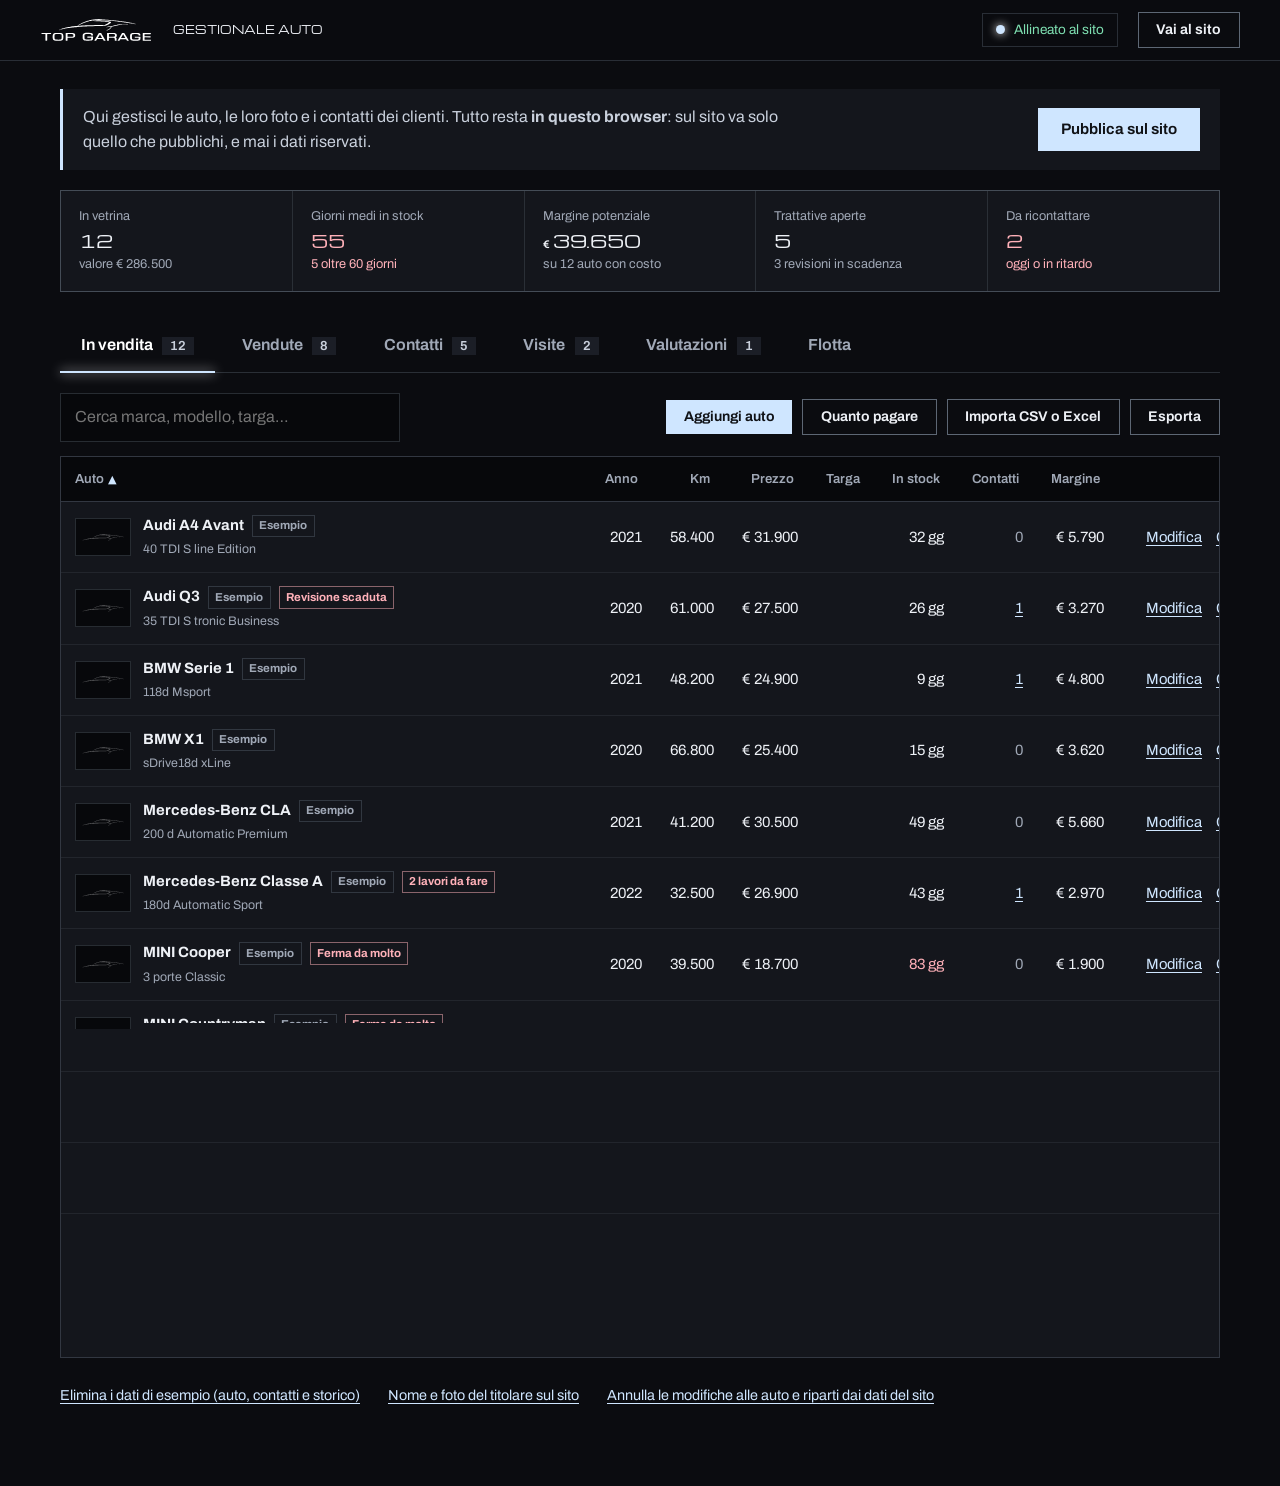
==== gestionale/index.html @ fb5da4a0 "Copia statica del sito Top Garage per GitHub Pages (anteprima online) Contenuto di public/ senza Wor" ====
<!doctype html>
<html lang="it" data-modo="gestionale">
<head>
<meta charset="utf-8">
<meta name="viewport" content="width=device-width, initial-scale=1">
<meta name="robots" content="noindex, nofollow">
<meta name="theme-color" content="#101216">
<link rel="manifest" href="manifest.webmanifest">
<link rel="apple-touch-icon" href="../apple-touch-icon.png">
<meta name="apple-mobile-web-app-capable" content="yes">
<meta name="mobile-web-app-capable" content="yes">
<meta name="apple-mobile-web-app-title" content="AutoProfit">
<meta name="apple-mobile-web-app-status-bar-style" content="black-translucent">
<title>Gestionale auto · AutoProfit</title>
<link rel="icon" href="../favicon.svg" type="image/svg+xml">
<link rel="stylesheet" href="../css/base.css">
<link rel="stylesheet" href="gestionale.css">
</head>
<body class="gt">
<header class="gt-top">
  <a class="gt-brand" href="../" aria-label="Torna al sito" data-ap="logo" data-h="24"></a>
  <h1>Gestionale auto</h1>
  <button type="button" class="pill" id="sync" role="status" disabled></button>
  <a class="btn btn-line sm" href="../" id="b-sito">Vai al sito</a>
  <button type="button" class="btn btn-line sm" id="b-esci" hidden>Esci</button>
</header>

<main class="gt-main">
  <section class="gt-intro">
    <p id="intro-t">Qui gestisci le auto, le loro foto e i contatti dei clienti. Tutto resta <strong>in questo browser</strong>: sul sito va solo quello che pubblichi, e mai i dati riservati.</p>
    <button type="button" class="btn btn-light" id="b-pubblica">Pubblica sul sito</button>
  </section>

  <div class="kpis" id="kpi" aria-label="Riepilogo della flotta"></div>

  <div class="tabs" role="tablist" aria-label="Elenco">
    <button type="button" role="tab" id="tab-disp" aria-selected="true">In vendita <b id="n-disp">0</b></button>
    <button type="button" role="tab" id="tab-vend" aria-selected="false">Vendute <b id="n-vend">0</b></button>
    <button type="button" role="tab" id="tab-crm" aria-selected="false">Contatti <b id="n-crm">0</b></button>
    <button type="button" role="tab" id="tab-visite" aria-selected="false">Visite <b id="n-visite" hidden>0</b></button>
    <button type="button" role="tab" id="tab-ric" aria-selected="false" hidden>Valutazioni <b id="n-ric" hidden>0</b></button>
    <button type="button" role="tab" id="tab-flotta" aria-selected="false">Flotta</button>
  </div>

  <div class="gt-bar" id="barra">
    <input type="search" id="q" placeholder="Cerca marca, modello, targa…" aria-label="Cerca">
    <div class="gt-actions">
      <button type="button" class="btn btn-light sm" id="b-nuova">Aggiungi auto</button>
      <button type="button" class="btn btn-line sm" id="b-pagare">Quanto pagare</button>
      <button type="button" class="btn btn-line sm" id="b-importa">Importa CSV o Excel</button>
      <details class="gt-menu" id="menu-esporta">
        <summary class="btn btn-line sm">Esporta</summary>
        <div class="gt-pop">
          <button type="button" data-exp="tab-csv"></button>
          <button type="button" data-exp="tab-xlsx"></button>
          <hr>
          <button type="button" data-exp="all-xlsx">Tutto in un file Excel (auto e contatti)</button>
          <button type="button" data-exp="all-csv">Tutte le auto in un file CSV</button>
          <hr>
          <button type="button" data-exp="backup">Backup completo (con foto)</button>
          <button type="button" data-exp="modello">Modello Excel vuoto da compilare</button>
        </div>
      </details>
    </div>
  </div>

  <div id="vista-auto">
    <div class="tbl-wrap" id="tbl-wrap"><table id="tabella"><thead></thead><tbody></tbody></table></div>
    <ul class="cards" id="cards" aria-label="Auto"></ul>
    <p class="gt-empty" id="vuoto" hidden></p>
  </div>

  <section id="crm" hidden aria-label="Contatti e trattative">
    <div class="gd-nota priv-scad" id="crm-scad" role="status" hidden><span id="crm-scad-t"></span> <button type="button" class="lnk" id="crm-scad-del">Elimina questi contatti</button></div>
    <div class="crm-bar">
      <div class="seg" role="group" aria-label="Vista">
        <button type="button" id="cv-pipe" aria-pressed="true">Pipeline</button>
        <button type="button" id="cv-list" aria-pressed="false">Elenco</button>
      </div>
      <label class="inl">Auto <select id="crm-auto"></select></label>
      <label class="inl chk" hidden><input type="checkbox" id="crm-chiusi"> Mostra anche i chiusi</label>
    </div>
    <div class="board" id="board"></div>
    <div class="tbl-wrap" id="crm-list" hidden><table id="crm-tab"></table></div>
    <p class="gt-empty" id="crm-vuoto" hidden></p>
  </section>

  <section id="agenda" hidden aria-label="Agenda delle visite">
    <div class="kpis" id="av-kpi"></div>
    <div class="crm-bar">
      <div class="seg" role="group" aria-label="Vista">
        <button type="button" id="av-elenco" aria-pressed="true">Elenco</button>
        <button type="button" id="av-sett" aria-pressed="false">Settimana</button>
      </div>
      <div class="av-nav" id="av-nav" hidden>
        <button type="button" class="btn btn-line sm" id="av-prec" aria-label="Settimana precedente">‹</button>
        <button type="button" class="btn btn-line sm" id="av-oggi">Oggi</button>
        <button type="button" class="btn btn-line sm" id="av-succ" aria-label="Settimana successiva">›</button>
        <span id="av-intervallo" class="muted"></span>
      </div>
      <label class="inl chk"><input type="checkbox" id="av-chiuse"> Mostra anche le chiuse</label>
      <button type="button" class="btn btn-line sm av-orari" id="av-orari">Orari delle visite</button>
    </div>
    <p class="av-riep small muted"><span id="av-orari-riep"></span> <button type="button" class="lnk" id="av-orari-mod">Cambia</button></p>
    <div id="av-lista"></div>
    <div id="av-settimana" class="sett" hidden></div>
    <p class="gt-empty" id="av-vuoto" hidden></p>
  </section>

  <section id="ricevute" hidden aria-label="Richieste di valutazione: chi vuole vendere la sua auto">
    <div class="kpis" id="ri-kpi"></div>
    <div class="crm-bar">
      <div class="seg" role="group" aria-label="Quali richieste">
        <button type="button" id="ri-aperte" aria-pressed="true">Da gestire</button>
        <button type="button" id="ri-chiuse" aria-pressed="false">Chiuse</button>
        <button type="button" id="ri-tutte" aria-pressed="false">Tutte</button>
      </div>
    </div>
    <ul id="ri-lista" aria-label="Richieste di valutazione"></ul>
    <p class="gt-empty" id="ri-vuoto" hidden></p>
  </section>

  <section id="flotta" hidden aria-label="Ottimizzazione della flotta">
    <div class="fl-imp">
      <h2>Il tuo garage</h2>
      <div class="fl-campi">
        <label>Posti nel garage<input id="fl-posti" inputmode="numeric" placeholder="Es. 24"></label>
        <label>Giorni dall’acquisto alla vetrina<input id="fl-ritardo" inputmode="numeric"></label>
        <label>Tienilo pieno al (%)<input id="fl-obiettivo" inputmode="numeric"></label>
        <label>Acquisti al massimo per settimana<input id="fl-max" inputmode="numeric"></label>
        <label>Giorni di preparazione<input id="fl-prep" inputmode="numeric"></label>
      </div>
    </div>

    <div class="kpis" id="fl-kpi" aria-label="Cifre della flotta"></div>

    <div class="fl-box" id="fl-g-box" hidden>
      <h2>Auto in garage nelle prossime settimane</h2>
      <p class="fl-sub" id="fl-g-sub"></p>
      <ul class="lg" aria-label="Legenda">
        <li><i class="lg-l1"></i>Con gli acquisti consigliati</li>
        <li><i class="lg-l2"></i>Senza nuovi acquisti</li>
        <li><i class="lg-cap"></i>Posti del garage</li>
      </ul>
      <div class="fl-chart"><div id="fl-graf"></div><div class="tt" id="fl-tip" hidden></div></div>
    </div>

    <div class="fl-box">
      <h2>Quando comprare</h2>
      <div id="fl-piano"></div>
    </div>

    <div class="fl-2">
      <div class="fl-box">
        <div class="fl-h"><h2>Su cosa puntare</h2>
          <label class="inl">Per <select id="fl-seg-per"><option value="marca">Marca</option><option value="marca_modello">Modello</option><option value="alimentazione">Alimentazione</option><option value="carrozzeria">Carrozzeria</option><option value="fascia">Fascia di prezzo</option></select></label></div>
        <div id="fl-seg"></div>
      </div>
      <div class="fl-box">
        <h2>Auto da spingere</h2>
        <p class="muted small">Ferme da più del normale: ecco cosa succede al margine se abbassi il prezzo.</p>
        <div id="fl-push"></div>
      </div>
    </div>

    <div class="fl-box" id="fl-vend-box" hidden>
      <h2>Vendite al mese</h2>
      <p class="muted small" id="fl-stag"></p>
      <div class="fl-chart"><div id="fl-vend"></div><div class="tt" id="fl-tip2" hidden></div></div>
    </div>

    <div class="fl-box fl-sto">
      <h2>Storico delle vendite</h2>
      <p id="fl-sto-info"></p>
      <p class="muted small">Più storico dai (almeno un anno), più le previsioni sono affidabili. Serve un file CSV o Excel con una riga per ogni auto venduta: contano soprattutto la data di vendita e quella di acquisto.</p>
      <div class="fl-azioni">
        <button type="button" class="btn btn-light sm" id="fl-sto-importa">Importa storico (CSV o Excel)</button>
        <button type="button" class="btn btn-line sm" id="fl-sto-modello">Scarica il modello CSV</button>
        <button type="button" class="btn btn-line sm" id="fl-sto-esporta">Esporta lo storico importato</button>
        <button type="button" class="lnk d" id="fl-sto-svuota">Elimina lo storico importato</button>
        <button type="button" class="lnk d" id="fl-esempio" hidden>Elimina lo storico di esempio</button>
      </div>
    </div>
  </section>

  <p class="gt-foot">
    <button type="button" class="lnk" id="b-esempi" hidden>Elimina i dati di esempio (auto, contatti e storico)</button>
    <button type="button" class="lnk" id="b-titolare">Nome e foto del titolare sul sito</button>
    <button type="button" class="lnk" id="b-reset">Annulla le modifiche alle auto e riparti dai dati del sito</button>
  </p>
</main>

<!-- aggiungi / modifica -->
<dialog id="d-form" aria-labelledby="f-titolo"><form class="gd" method="dialog" id="form">
  <h2 id="f-titolo">Aggiungi auto</h2>
  <div class="fg">
    <label>Marca *<input name="marca" list="l-marche" required autocomplete="off"></label>
    <label>Modello *<input name="modello" required></label>
    <label class="w2">Allestimento<input name="allestimento"></label>
    <label>Anno<input name="anno" inputmode="numeric" placeholder="2021"></label>
    <label>Chilometri<input name="km" inputmode="numeric" placeholder="48000"></label>
    <label>Alimentazione<select name="alimentazione"><option value=""></option><option>Benzina</option><option>Diesel</option><option>Ibrida</option><option>Elettrica</option><option>GPL</option><option>Metano</option></select></label>
    <label>Cambio<select name="cambio"><option value=""></option><option>Manuale</option><option>Automatico</option></select></label>
    <label>Potenza (CV)<input name="cv" inputmode="numeric"></label>
    <label>Colore<input name="colore" placeholder="Blu, Nero…"></label>
    <label>Carrozzeria<select name="carrozzeria"><option value=""></option><option>Berlina</option><option>SUV</option><option>Citycar</option><option>Coupé</option><option>Station wagon</option><option>Cabrio</option><option>Monovolume</option></select></label>
    <label>Prezzo (€)<input name="prezzo" inputmode="numeric" placeholder="24900"></label>
    <label>Stato<select name="stato"><option value="disponibile">In vendita</option><option value="venduta">Venduta</option></select></label>
    <label>Data vendita<input name="data_vendita" type="date"></label>
    <div class="w2 fotobox"><span class="fl">Foto</span><input type="hidden" name="foto"><div id="fotoed" class="fotoed"></div></div>
    <label class="w2">Link AutoScout24<input name="autoscout_url" type="url" placeholder="https://…"></label>
    <label class="w2">Descrizione per il sito<textarea name="descrizione" rows="2"></textarea></label>
  </div>
  <fieldset class="priv"><legend>Flotta, riservato: non va sul sito</legend>
    <div class="fg">
      <label>Targa<input name="targa" autocomplete="off"></label>
      <label>Data di acquisto<input name="data_acquisto" type="date"></label>
      <label>Costo di acquisto (€)<input name="costo_acquisto" inputmode="numeric"></label>
      <label>Costi extra, ricondizionamento (€)<input name="costi_extra" inputmode="numeric"></label>
      <label>Revisione entro il<input name="scad_revisione" type="date"></label>
      <label>Prezzo di vendita (€)<input name="prezzo_vendita" inputmode="numeric"></label>
      <label class="w2">Note interne<textarea name="note_interne" rows="2"></textarea></label>
    </div>
  </fieldset>
  <p class="gd-err" id="f-err" role="alert" hidden></p>
  <div class="gd-btns c-btns">
    <button type="button" class="btn btn-line sm" id="f-stima">Stima il prezzo</button>
    <button type="button" class="btn btn-line sm" id="f-check">Controlli prima della vendita</button><span class="grow"></span>
    <button type="button" class="btn btn-line" data-chiudi>Annulla</button><button type="submit" class="btn btn-light">Salva</button>
  </div>
</form></dialog>
<datalist id="l-marche"><option>BMW</option><option>Audi</option><option>Mercedes-Benz</option><option>smart</option><option>MINI</option><option>Volkswagen</option></datalist>

<!-- contatto del CRM -->
<dialog id="d-contatto" aria-labelledby="c-titolo"><form class="gd" method="dialog" id="form-c">
  <h2 id="c-titolo">Nuovo contatto</h2>
  <div class="fg">
    <label>Nome *<input name="nome" required autocomplete="off"></label>
    <label>Telefono<input name="telefono" inputmode="tel" autocomplete="off"></label>
    <label>Email<input name="email" type="email" autocomplete="off"></label>
    <label>Come ci ha trovato<select name="fonte"></select></label>
    <label class="w2">Auto di interesse<select name="auto_id"></select></label>
    <label class="w2">Oppure cosa cerca<input name="auto_testo" placeholder="Es. SUV diesel, massimo 25.000 €"></label>
    <label>Fase<select name="stato"></select></label>
    <label>Budget (€)<input name="budget" inputmode="numeric"></label>
    <label>Ricontattare il<input name="prossimo" type="date"></label>
    <div class="fu-q"><button type="button" class="lnk" data-fu="1">domani</button><button type="button" class="lnk" data-fu="3">tra 3 giorni</button><button type="button" class="lnk" data-fu="7">tra una settimana</button><button type="button" class="lnk" data-fu="0">nessuna data</button></div>
    <label class="w2">Note<textarea name="note" rows="2"></textarea></label>
  </div>
  <fieldset class="priv att"><legend>Storico dei contatti</legend>
    <div class="att-add"><select id="c-tipo" aria-label="Tipo"></select><input id="c-att-x" placeholder="Cosa vi siete detti" autocomplete="off"><button type="button" class="btn btn-line sm" id="c-att-add">Aggiungi</button></div>
    <ul id="c-att"></ul>
  </fieldset>
  <p class="gd-err" id="c-err" role="alert" hidden></p>
  <div class="gd-btns c-btns">
    <button type="button" class="lnk d" id="c-del">Elimina</button><span class="grow"></span>
    <a class="btn btn-line sm" id="c-tel" href="#" hidden>Chiama</a><a class="btn btn-line sm" id="c-wa" href="#" target="_blank" rel="noopener" hidden>WhatsApp</a><a class="btn btn-line sm" id="c-mail" href="#" hidden>Email</a>
    <button type="button" class="btn btn-line" data-chiudi>Annulla</button><button type="submit" class="btn btn-light">Salva</button>
  </div>
</form></dialog>

<!-- visita in agenda -->
<dialog id="d-visita" aria-labelledby="vi-titolo"><form class="gd" method="dialog" id="form-vi">
  <h2 id="vi-titolo">Nuova visita</h2>
  <div class="fg">
    <label>Nome *<input name="nome" autocomplete="off"></label>
    <label>Telefono<input name="telefono" inputmode="tel" autocomplete="off"></label>
    <label>Email<input name="email" type="email" autocomplete="off"></label>
    <label>Stato<select name="stato"></select></label>
    <label>Giorno<input name="data" type="date" required></label>
    <label>Ora<input name="ora" type="time" step="300" required></label>
    <label>Durata<select name="durata"></select></label>
    <label class="w2">Auto da vedere<select name="auto_id"></select></label>
    <label class="w2">Oppure cosa vuole vedere<input name="auto_testo" placeholder="Es. un SUV diesel"></label>
    <label class="w2">Note<textarea name="note" rows="2"></textarea></label>
  </div>
  <p class="gd-nota" id="vi-avviso" role="status" hidden></p>
  <p class="small muted" id="vi-consenso" hidden></p>
  <p class="gd-err" id="vi-err" role="alert" hidden></p>
  <div class="gd-btns c-btns">
    <button type="button" class="lnk d" id="vi-del">Elimina</button><button type="button" class="lnk d" id="vi-anon">Cancella i dati personali</button><span class="grow"></span>
    <a class="btn btn-line sm" id="vi-tel" href="#" hidden>Chiama</a><a class="btn btn-line sm" id="vi-wa" href="#" target="_blank" rel="noopener" hidden>WhatsApp</a>
    <button type="button" class="btn btn-line sm" id="vi-crm" hidden>Aggiungi ai contatti</button><button type="button" class="btn btn-line sm" id="vi-ics" hidden>File calendario</button>
    <button type="button" class="btn btn-line" data-chiudi>Annulla</button><button type="submit" class="btn btn-light">Salva</button>
  </div>
</form></dialog>

<!-- orari delle visite scelti dal titolare -->
<dialog id="d-orari" aria-labelledby="o-titolo"><form class="gd" method="dialog" id="form-o">
  <h2 id="o-titolo">Orari delle visite</h2>
  <p class="muted small">Scegli quando i clienti possono prenotare una visita dal sito. Sono gli orari <b>in cui puoi riceverli</b>, non per forza quelli di apertura del garage. <span id="o-nota"></span></p>
  <div class="o-giorni" id="o-giorni"></div>
  <p class="o-copia"><button type="button" class="lnk" data-o="copia">Copia gli orari di lunedì su martedì–venerdì</button></p>
  <div class="fg">
    <label>Una visita dura<select name="durata"></select></label>
    <label>Un orario prenotabile ogni<select name="passo"></select></label>
    <label>Visite nello stesso orario<input name="posti" type="number" min="1" max="10" inputmode="numeric"></label>
    <label>Preavviso minimo<select name="anticipoOre"></select></label>
    <label>Si può prenotare fino a<select name="giorniMax"></select></label>
  </div>
  <fieldset class="priv o-chius"><legend>Giorni di chiusura e ferie</legend>
    <div class="o-add">
      <label>Dal<input name="dal" type="date"></label>
      <label>Al (se sono più giorni)<input name="al" type="date"></label>
      <button type="button" class="btn btn-line sm" data-o="addc">Aggiungi</button>
    </div>
    <ul class="o-lista" id="o-chiusure"></ul>
  </fieldset>
  <p class="gd-err" id="o-err" role="alert" hidden></p>
  <div class="gd-btns c-btns">
    <button type="button" class="lnk d" id="o-reset">Torna agli orari di partenza</button><span class="grow"></span>
    <button type="button" class="btn btn-line" data-chiudi>Annulla</button><button type="submit" class="btn btn-light">Salva</button>
  </div>
</form></dialog>

<!-- richiesta di valutazione: «Vendi la tua auto» -->
<dialog id="d-ric" aria-labelledby="ri-titolo"><form class="gd" method="dialog" id="form-ri">
  <div><h2 id="ri-titolo">Richiesta</h2><p class="muted small" id="ri-sotto"></p></div>
  <div class="vr-w">
    <div class="vr-foto" id="ri-foto"></div>
    <div>
      <div id="ri-dettagli"></div>
      <fieldset class="priv"><legend>Come la gestisci, riservato</legend>
        <div class="fg">
          <label>Stato<select name="stato"></select></label>
          <label>Offerta fatta (€)<input name="offerta" inputmode="numeric" placeholder="Es. 5800"></label>
          <label class="w2">Note interne<textarea name="note_interne" rows="3" placeholder="Cosa vi siete detti, quando richiamare…"></textarea></label>
        </div>
      </fieldset>
      <p class="small muted" id="ri-consenso"></p>
    </div>
  </div>
  <p class="gd-err" id="ri-err" role="alert" hidden></p>
  <div class="gd-btns c-btns">
    <button type="button" class="lnk d" id="ri-del">Elimina</button><button type="button" class="lnk d" id="ri-anon">Cancella i dati personali e le foto</button><span class="grow"></span>
    <a class="btn btn-line sm" id="ri-tel" href="#" hidden>Chiama</a><a class="btn btn-line sm" id="ri-wa" href="#" target="_blank" rel="noopener" hidden>WhatsApp</a><a class="btn btn-line sm" id="ri-mail" href="#" hidden>Email</a>
    <button type="button" class="btn btn-line sm" id="ri-stima">Quanto pagare</button><button type="button" class="btn btn-line sm" id="ri-crm" hidden>Aggiungi ai contatti</button>
    <button type="button" class="btn btn-line" data-chiudi>Chiudi</button><button type="submit" class="btn btn-light">Salva</button>
  </div>
</form></dialog>

<!-- segna come venduta -->
<dialog id="d-venduta" aria-labelledby="v-titolo"><form class="gd" method="dialog" id="form-v">
  <h2 id="v-titolo">Segna come venduta</h2>
  <p id="v-auto" class="muted"></p>
  <div class="fg">
    <label>Data di vendita<input name="data_vendita" type="date" required></label>
    <label>Prezzo di vendita (€), riservato<input name="prezzo_vendita" inputmode="numeric"></label>
  </div>
  <div class="gd-btns"><button type="button" class="btn btn-line" data-chiudi>Annulla</button><button type="submit" class="btn btn-light">Segna come venduta</button></div>
</form></dialog>

<!-- importa -->
<dialog id="d-importa" aria-labelledby="i-titolo"><div class="gd" id="imp">
  <h2 id="i-titolo">Importa da CSV o Excel</h2>
  <div id="i-1">
    <label class="drop" id="drop" for="file">
      <input type="file" id="file" accept=".csv,.txt,.xlsx,.zip,text/csv">
      <strong>Scegli un file o trascinalo qui</strong>
      <span>CSV o Excel (.xlsx) con le auto (almeno <em>Marca</em> e <em>Modello</em>) o con i contatti (almeno <em>Nome</em> e <em>Telefono</em>). Anche un backup .zip.</span>
    </label>
    <p class="muted small">Non hai un file? <button type="button" class="lnk" data-exp="modello">Scarica il modello Excel</button>. Un file esportato da qui si può reimportare così com’è.</p>
  </div>
  <div id="i-2" hidden>
    <p id="i-riepilogo"></p>
    <p class="small muted" id="i-colonne"></p>
    <div class="tbl-wrap small-t"><table id="i-anteprima"></table></div>
    <ul class="problemi" id="i-problemi"></ul>
    <fieldset class="modo" id="i-modo">
      <label><input type="radio" name="modo" value="aggiungi" checked> Aggiungi le nuove e aggiorna quelle già presenti</label>
      <label><input type="radio" name="modo" value="sostituisci"> <span id="i-sost">Sostituisci l’elenco</span></label>
    </fieldset>
  </div>
  <p class="gd-err" id="i-err" role="alert" hidden></p>
  <div class="gd-btns"><button type="button" class="btn btn-line" data-chiudi>Chiudi</button><button type="button" class="btn btn-light" id="i-ok" hidden>Importa</button></div>
</div></dialog>

<!-- pubblica -->
<dialog id="d-pubblica" aria-labelledby="p-titolo"><div class="gd">
  <h2 id="p-titolo">Pubblica sul sito</h2>
  <p id="p-conteggio"></p>
  <ol class="passi">
    <li><button type="button" class="btn btn-light sm" id="p-zip">Scarica il pacchetto del sito (.zip)</button> <span class="muted small">Contiene <code>data/auto.json</code> e le foto in <code>img/auto/</code>. Targa, costi, prezzo di vendita, note interne e contatti restano fuori.</span></li>
    <li>Decomprimi lo zip. Sul repository GitHub del sito apri la cartella <code>public</code> → <em>Add file</em> → <em>Upload files</em> e trascina dentro le cartelle <code>data</code> e <code>img</code>. Si uniscono a quelle esistenti e i file con lo stesso nome vengono sostituiti → <em>Commit changes</em>.</li>
    <li>Cloudflare ripubblica il sito da solo in un paio di minuti. Poi ricarica questa pagina: in alto comparirà «Allineato al sito».</li>
  </ol>
  <p class="muted small">Hai cambiato solo i dati e nessuna foto? Basta <button type="button" class="lnk" id="p-scarica">solo auto.json</button> da caricare in <code>public/data</code>.</p>
  <div class="gd-btns"><button type="button" class="btn btn-line" data-chiudi>Chiudi</button></div>
</div></dialog>

<!-- controlli prima della vendita -->
<dialog id="d-check" aria-labelledby="k-titolo"><div class="gd ck">
  <div class="ck-head">
    <div><h2 id="k-titolo">Controlli prima della vendita</h2><p class="muted" id="k-auto"></p></div>
    <span class="ck-prog" id="k-prog" role="status"></span>
  </div>
  <p class="small muted">Per ogni voce scegli <b>A posto</b>, <b>Da fare</b> (con il costo del lavoro) o <b>Non c’è</b>. I costi dei lavori entrano nel calcolo del margine. Le voci «indispensabili» (documenti e sicurezza) vanno risolte prima di mettere l’auto in vendita. Resta tutto riservato: non va sul sito.</p>
  <div class="ck-tools"><button type="button" class="btn btn-line sm" id="k-tutto">Segna tutto a posto</button></div>
  <div id="k-lista" class="ck-lista"></div>
  <div class="ck-nuova"><input id="k-nuova" placeholder="Aggiungi un’altra voce (es. Sostituire il paraurti)" autocomplete="off" aria-label="Altra voce"><button type="button" class="btn btn-line sm" id="k-add">Aggiungi</button></div>
  <p class="ck-sum" id="k-sum"></p>
  <fieldset class="modo ck-st">
    <label><input type="radio" name="k-st" value="pronta" checked> <span><b>Pronta per la vendita</b>: compare sul sito</span></label>
    <label><input type="radio" name="k-st" value="prep"> <span><b>In preparazione</b>: resta nascosta dal sito finché i lavori non sono fatti</span></label>
  </fieldset>
  <div class="gd-btns"><button type="button" class="btn btn-line" data-chiudi id="k-salta">Chiudi</button><button type="button" class="btn btn-light" id="k-salva">Salva i controlli</button></div>
</div></dialog>

<!-- stima del prezzo -->
<dialog id="d-stima" aria-labelledby="s-titolo" data-modo="vendi"><div class="gd st-w">
  <div class="st-head"><div><h2 id="s-titolo">Stima del prezzo di vendita</h2><p class="muted" id="s-auto"></p></div>
    <div class="seg" role="group" aria-label="Cosa vuoi sapere"><button type="button" id="s-m-vendi" aria-pressed="true">Quanto vendere</button><button type="button" id="s-m-compra" aria-pressed="false">Quanto pagare</button></div></div>
  <div class="st-cols">
    <div class="st-in">
      <div class="fg st-f">
        <label>Marca<input id="s-marca" autocomplete="off"></label>
        <label>Modello<input id="s-modello" autocomplete="off"></label>
        <label>Anno<input id="s-anno" inputmode="numeric"></label>
        <label>Chilometri<input id="s-km" inputmode="numeric"></label>
        <label id="s-acq-l">Costo di acquisto (€)<input id="s-acq" inputmode="numeric"></label>
        <label id="s-extra-l">Costi extra (€)<input id="s-extra" inputmode="numeric"></label>
      </div>
      <div class="st-fonte" id="s-fonte" role="status" aria-live="polite"></div>
      <div class="st-az"><button type="button" class="btn btn-line sm" id="s-ricarica" hidden>Aggiorna i prezzi</button></div>
      <details id="s-manuale" class="st-man"><summary>Aggiungi o sostituisci con annunci tuoi</summary>
        <ol class="st-passi">
          <li><a class="btn btn-line sm" id="s-link" href="https://www.autoscout24.it/" target="_blank" rel="noopener">Apri la ricerca su AutoScout24</a><span class="muted small">marca, modello e anni sono già impostati</span></li>
          <li><label>Copia la pagina dei risultati e incollala qui<textarea id="s-incolla" rows="3" placeholder="Incolla qui il testo della pagina: legge prezzo, km e anno di ogni annuncio"></textarea></label>
            <div class="st-az"><button type="button" class="btn btn-light sm" id="s-leggi">Aggiungi questi annunci</button>
              <label class="btn btn-line sm st-file">Oppure carica un file<input type="file" id="s-file" accept=".csv,.txt,.xlsx,text/csv"></label></div></li>
        </ol>
        <p class="small muted">Gli annunci che inserisci tu restano salvati su questo dispositivo e si sommano a quelli della fonte automatica.</p>
      </details>
      <p class="small" id="s-conta" role="status"></p>
      <details id="s-det" hidden><summary>Annunci usati</summary><div class="tbl-wrap small-t"><table id="s-tab"></table></div><button type="button" class="lnk d" id="s-svuota">Cancella gli annunci inseriti a mano per questo modello</button></details>
      <p class="small muted">È una stima sui prezzi degli annunci, non una valutazione ufficiale: i prezzi di vendita veri sono di solito più bassi.</p>
      <fieldset class="priv st-imp"><legend>Costi e margine, riservati</legend>
        <div class="fg">
          <label>Sconto in trattativa (%)<input id="s-trat" inputmode="decimal"></label>
          <label>Costi di vendita per auto (€)<input id="s-cvend" inputmode="numeric" placeholder="Passaggio, pulizia…"></label>
          <label>Costo di tenere l’auto, al giorno (€)<input id="s-cgiorno" inputmode="numeric" placeholder="Assicurazione, interessi…"></label>
          <label>Guadagno minimo che vuoi (€)<input id="s-mmin" inputmode="numeric"></label>
        </div>
      </fieldset>
    </div>
    <div class="st-out">
      <div id="s-vuoto" class="st-vuoto" hidden></div>
      <div id="s-ris">
        <p class="st-q" id="s-q-lbl">Scegli come vuoi vendere</p>
        <div class="st-cards" id="s-cards"></div>
        <label class="st-slider">Più in fretta<input type="range" id="s-q" min="10" max="90" step="1" value="50" aria-label="Da vendere in fretta a margine massimo"><span>Più margine</span></label>
        <p id="s-qtxt" class="small"></p>
        <div id="s-compra-box" hidden><div id="s-compra"></div></div>
        <div id="s-grafico" class="st-graf"></div>
        <p class="small muted" id="s-note"></p>
        <div id="s-vendi-box">
          <h3 class="st-h">Costi e guadagno</h3>
          <dl class="st-conti" id="s-conti"></dl>
        </div>
      </div>
      <p id="s-miei" class="small st-miei" hidden></p>
    </div>
  </div>
  <div class="gd-btns"><button type="button" class="btn btn-line" data-chiudi>Chiudi</button><button type="button" class="btn btn-light" id="s-usa" hidden>Usa questo prezzo</button></div>
</div></dialog>

<!-- importa lo storico delle vendite -->
<dialog id="d-storico" aria-labelledby="sto-titolo"><div class="gd">
  <h2 id="sto-titolo">Importa lo storico delle vendite</h2>
  <div id="sto-1">
    <label class="drop" id="sto-drop" for="sto-file">
      <input type="file" id="sto-file" accept=".csv,.txt,.xlsx,text/csv">
      <strong>Scegli un file o trascinalo qui</strong>
      <span>CSV o Excel con una riga per ogni auto venduta. Serve la <em>Data vendita</em>; per i giorni in garage anche la <em>Data acquisto</em>; per il margine <em>Costo acquisto</em> e <em>Prezzo vendita</em>.</span>
    </label>
    <p class="muted small">Non hai un file? Dalla scheda Flotta puoi scaricare il modello CSV da compilare.</p>
  </div>
  <div id="sto-2" hidden>
    <p id="sto-riep"></p>
    <ul class="problemi" id="sto-prob"></ul>
    <fieldset class="modo">
      <label><input type="radio" name="sto-modo" value="aggiungi" checked> Aggiungi le vendite nuove allo storico (quelle già presenti non si duplicano)</label>
      <label><input type="radio" name="sto-modo" value="sostituisci"> Sostituisci tutto lo storico importato con questo file</label>
    </fieldset>
  </div>
  <p class="gd-err" id="sto-err" role="alert" hidden></p>
  <div class="gd-btns"><button type="button" class="btn btn-line" data-chiudi>Chiudi</button><button type="button" class="btn btn-light" id="sto-ok" hidden>Importa</button></div>
</div></dialog>

<!-- accesso all'archivio online -->
<dialog id="d-accesso" aria-labelledby="a-titolo"><form class="gd" id="form-accesso" method="dialog">
  <h2 id="a-titolo">Accedi al gestionale</h2>
  <p class="muted">Scrivi la password per aprire le tue auto da questo dispositivo. Dopo l’accesso resti collegato per 30 giorni.</p>
  <input type="text" class="vh" name="username" value="titolare" autocomplete="username" tabindex="-1" aria-hidden="true">
  <label>Password<input type="password" id="a-pw" name="password" autocomplete="current-password" required></label>
  <p class="gd-err" id="a-err" role="alert" hidden></p>
  <div class="gd-btns"><button type="submit" class="btn btn-light" id="a-ok">Entra</button></div>
</form></dialog>

<!-- titolare sul sito -->
<dialog id="d-titolare" aria-labelledby="t-titolo"><form class="gd" id="form-t" method="dialog">
  <h2 id="t-titolo">Il titolare sul sito</h2>
  <p class="muted small">Nome e foto della sezione «Ci mettiamo la faccia» del sito. Le foto sono facoltative: senza foto la sezione mostra solo le recensioni.</p>
  <label>Nome e cognome<input name="nome" autocomplete="off" placeholder="Es. Mario Rossi"></label>
  <div class="fotobox"><span class="fl">Foto (fino a 2: la prima è la più grande)</span><input type="hidden" name="foto"><div id="t-foto" class="fotoed"></div></div>
  <div class="gd-btns"><button type="button" class="btn btn-line" data-chiudi>Annulla</button><button type="submit" class="btn btn-light">Salva</button></div>
</form></dialog>

<button type="button" class="fab" id="fab" hidden>+ Aggiungi auto</button>
<div id="toast" role="status" aria-live="polite"></div>

<script src="../js/ap-config.js" data-root="../"></script>
<script src="../js/visite-core.js"></script>
<script src="../js/richieste-core.js"></script>
<script src="../vendor/jszip.min.js"></script>
<script src="../js/comune.js"></script>
<script src="../js/tabelle.js"></script>
<script src="foto.js"></script>
<script src="crm.js"></script>
<script src="agenda.js"></script>
<script src="richieste.js"></script>
<script src="unione.js"></script>
<script src="calcoli.js"></script>
<script src="mercato.js"></script>
<script src="checklist.js"></script>
<script src="stima.js"></script>
<script src="flotta.js"></script>
<script src="server.js"></script>
<script src="gestionale.js"></script>
</body>
</html>
---- css/base.css ----
/* AutoProfit · base comune a gestionale, vetrina e informativa.
   I valori qui sotto sono quelli di AutoProfit; ogni garage li sostituisce con il proprio tema (vedi tema/tema.js e garage.json). */

:root{
  /* area di lavoro del dealer (sempre scura) */
  --night:#101216; --garage:#171a20; --garage-2:#20242c;
  --chrome:#f1f2ee; --fog:#9aa0a8; --fog-d:#6c727b;
  --line-d:rgba(241,242,238,.14);
  /* sfumature usate dentro il gestionale (un garage può cambiarle con tema.lavoro) */
  --night-rgb:16,18,22; --soft:#c3cbd8; --campo:#0b0e14; --campo2:#0e121a; --campo3:#121826; --r-btn:3px; --ds:1;
  /* colori del garage: accento e testo sull'accento */
  --xeno:#f2d22e; --xeno-2:#ffe466; --ink:#17140a;
  --acc-rgb:242,210,46; --acc2-rgb:255,228,102;
  /* colori di stato: uguali per tutti */
  --tail:#ff4d5e; --ok:#59d49a;
  --display:"Barlow Condensed","Arial Narrow",ui-sans-serif,system-ui,sans-serif;
  --text:"Hanken Grotesk",ui-sans-serif,system-ui,-apple-system,"Segoe UI",Roboto,"Helvetica Neue",Arial,sans-serif;
  --ease:cubic-bezier(.2,.7,.2,1);
}
*,*::before,*::after{box-sizing:border-box}
[hidden]{display:none!important}
html{-webkit-text-size-adjust:100%}
body{margin:0;background:var(--night);color:var(--chrome);font:400 1rem/1.55 var(--text);-webkit-font-smoothing:antialiased;text-rendering:optimizeLegibility}
img,svg{max-width:100%}
a{color:inherit}
h1,h2,h3,p,ul,dl,address{margin:0}
ul{padding:0;list-style:none}
address{font-style:normal}
button,select,input,textarea{font:inherit;color:inherit}
:focus-visible{outline:2px solid var(--xeno-2);outline-offset:3px}
.muted{color:var(--fog)}
.eur{font:700 .85em/1 var(--text);margin-right:.35em;vertical-align:.04em}
.vh{position:absolute;width:1px;height:1px;overflow:hidden;clip:rect(0 0 0 0);white-space:nowrap}
.skip{position:absolute;left:12px;top:-60px;z-index:100;background:var(--xeno);color:var(--ink);padding:.6em 1em;font-weight:700}
.skip:focus{top:12px}

/* pulsanti: pieno (azione principale) e a contorno */
.btn{position:relative;display:inline-flex;align-items:center;justify-content:center;gap:.6em;padding:.9em 1.5em;border:0;border-radius:var(--r-btn,3px);cursor:pointer;font:650 .95rem/1 var(--text);text-decoration:none;white-space:nowrap;transition:background .2s,color .2s,border-color .2s}
.btn-light{background:var(--xeno);color:var(--ink)}
.btn-light:hover{background:var(--xeno-2)}
.btn-light:disabled{opacity:.45;cursor:not-allowed}
.btn-line{background:transparent;color:var(--chrome);border:1.5px solid rgba(var(--acc-rgb),.42)}
.btn-line:hover{border-color:var(--xeno);background:rgba(var(--acc-rgb),.08)}

/* finestre */
dialog{border:0;padding:0;background:transparent;color:var(--chrome);width:min(1000px,94vw);max-width:none;max-height:92vh;overflow:visible}
dialog::backdrop{background:rgba(5,6,9,.74);backdrop-filter:blur(7px);-webkit-backdrop-filter:blur(7px)}
dialog[open]{animation:pop .3s var(--ease)}
@keyframes pop{from{opacity:0;transform:translateY(14px) scale(.98)}to{opacity:1;transform:none}}

@media (prefers-reduced-motion:reduce){
  html{scroll-behavior:auto}
  *,*::before,*::after{animation:none!important;transition:none!important}
}

/* nome del garage quando non c'è un logo */
.ap-marchio{font:var(--dw,700) 1.15rem/1 var(--display);letter-spacing:.02em;text-transform:var(--dt,none);white-space:nowrap}
.gt-brand .ap-marchio{font-size:1.05rem;color:var(--chrome)}
---- gestionale/gestionale.css ----
/* AutoProfit · gestionale (usa i colori e i caratteri del sito) */
.gt{background:var(--night);min-height:100vh}
.gt h1,.gt h2{text-wrap:balance}
.gt-top{position:sticky;top:0;z-index:20;display:flex;align-items:center;gap:14px 20px;flex-wrap:wrap;padding:12px clamp(16px,4vw,40px);background:rgba(var(--night-rgb),.96);border-bottom:1px solid var(--line-d);backdrop-filter:blur(10px)}
.gt-brand{display:block;line-height:0}
.gt-brand img{height:24px;width:auto}
.gt-top h1{font:var(--dw,400) calc(.95rem*var(--ds,1))/1 var(--display);margin-right:auto;text-transform:var(--dt,none)}
.sm{padding:.7em 1.25em;font-size:.88rem}
.pill{display:inline-flex;align-items:center;gap:9px;padding:.42em .95em;border:1px solid var(--line-d);font-size:.85rem;color:var(--soft)}
.pill::before{content:"";width:9px;height:9px;border-radius:50%;background:var(--fog)}
.pill.ok::before{background:var(--xeno);box-shadow:0 0 10px var(--xeno-2)}
.pill.mod::before{background:transparent;border:2px solid var(--xeno);animation:pulse 2.2s ease-in-out infinite}
@keyframes pulse{50%{box-shadow:0 0 0 5px rgba(var(--acc2-rgb),.22)}}

.gt-main{max-width:1240px;margin:0 auto;padding:28px clamp(16px,4vw,40px) 80px}
.gt-intro{display:flex;align-items:center;justify-content:space-between;gap:16px 28px;flex-wrap:wrap;background:var(--garage);border-left:3px solid var(--xeno);padding:16px 20px;color:var(--soft)}
.gt-intro p{max-width:46em}
.tabs{display:flex;gap:6px;margin-top:28px;border-bottom:1px solid var(--line-d)}
.tabs button{background:none;border:0;padding:.85em 1.3em;cursor:pointer;font-weight:650;color:var(--fog);position:relative}
.tabs button b{margin-left:.5em;font-weight:600;font-size:.82rem;padding:.1em .6em;background:var(--garage-2);color:var(--soft)}
.tabs button[aria-selected="true"]{color:#fff}
.tabs button[aria-selected="true"]::after{content:"";position:absolute;left:0;right:0;bottom:-1px;height:2px;background:var(--xeno);box-shadow:0 0 12px var(--xeno-2)}
.gt-bar{display:flex;flex-wrap:wrap;gap:14px;align-items:center;justify-content:space-between;margin:20px 0 14px}
.gt input,.gt select,.gt textarea{background:var(--campo);border:1px solid var(--line-d);color:var(--chrome);padding:.7em .9em;font:inherit;width:100%;min-width:0}
.gt textarea{resize:vertical}
.gt input:focus,.gt select:focus,.gt textarea:focus{outline:2px solid var(--xeno-2);outline-offset:1px;border-color:transparent}
.gt-bar input[type=search]{max-width:340px}
.gt-actions{display:flex;flex-wrap:wrap;gap:10px;align-items:center}
.gt-menu{position:relative}
.gt-menu summary{list-style:none}.gt-menu summary::-webkit-details-marker{display:none}
.gt-pop{position:absolute;right:0;top:calc(100% + 8px);z-index:10;min-width:290px;background:var(--garage);border:1px solid var(--line-d);padding:8px;display:grid;box-shadow:0 24px 50px -20px #000}
.gt-pop button{background:none;border:0;color:inherit;text-align:left;padding:.75em .9em;cursor:pointer}
.gt-pop button:hover{background:var(--garage-2)}
.gt-pop hr{border:0;border-top:1px solid var(--line-d);margin:6px 0;width:100%}

.tbl-wrap{overflow-x:auto;border:1px solid var(--line-d);background:var(--garage)}
table{width:100%;border-collapse:collapse;font-size:.93rem}
th,td{padding:12px 14px;text-align:left;vertical-align:middle;white-space:nowrap}
th{font-weight:600;color:var(--fog);font-size:.82rem;border-bottom:1px solid var(--line-d);background:var(--campo);position:sticky;top:0}
th button{background:none;border:0;color:inherit;font:inherit;cursor:pointer;padding:0}
th button:hover{color:#fff}
th .ar{font-size:.7rem;margin-left:4px;color:var(--xeno)}
td{border-bottom:1px solid rgba(var(--acc-rgb),.07)}
tr:hover td{background:rgba(var(--acc-rgb),.035)}
td.auto b{display:block;font-weight:700}
td.auto small{color:var(--fog)}
td.num{font-variant-numeric:tabular-nums;text-align:right}th.num{text-align:right}
td.act{text-align:right}
.lnk{background:none;border:0;color:var(--xeno);text-decoration:underline;text-underline-offset:3px;cursor:pointer;padding:0;font:inherit}
.lnk:hover{color:#fff}
.lnk.d{color:#ff9aa4}
td.act .lnk{margin-left:14px}
.tag{display:inline-block;margin-left:8px;padding:.1em .55em;border:1px solid var(--line-d);font-size:.72rem;color:var(--fog);vertical-align:middle}
.gt-empty{padding:34px 6px;color:var(--fog)}
.gt-foot{margin-top:26px;display:flex;flex-wrap:wrap;gap:12px 28px;font-size:.9rem}

dialog.gdlg,#d-form,#d-venduta,#d-importa,#d-pubblica,#d-contatto{width:min(760px,94vw)}
#d-venduta{width:min(520px,94vw)}
.gd{position:relative;display:grid;gap:16px;background:var(--garage);border:1px solid var(--line-d);padding:clamp(18px,3vw,30px);max-height:90vh;overflow:auto}
.gd::before{content:"";position:absolute;left:0;right:0;top:0;height:2px;background:linear-gradient(90deg,transparent,var(--xeno) 30%,var(--xeno) 70%,transparent);box-shadow:0 0 16px var(--xeno-2)}
.gd h2{font-size:clamp(1.1rem,2vw,1.4rem)}
.gd label{display:grid;gap:5px;font-size:.85rem;color:var(--fog)}
.fg{display:grid;grid-template-columns:repeat(auto-fit,minmax(190px,1fr));gap:14px}
.fg .w2{grid-column:span 2}
.priv{border:1px dashed rgba(var(--acc-rgb),.3);padding:14px;margin:0;min-width:0}
.priv legend{padding:0 8px;font-size:.85rem;color:var(--xeno)}
.gd-btns{display:flex;justify-content:flex-end;flex-wrap:wrap;gap:10px;margin-top:4px}
.gd-err{color:#ff9aa4;font-size:.92rem}
.drop{position:relative;display:grid;gap:8px;place-items:center;text-align:center;padding:38px 20px;border:1.5px dashed rgba(var(--acc-rgb),.4);cursor:pointer;color:var(--soft);transition:background .2s,border-color .2s}
.drop:hover,.drop.over{background:rgba(var(--acc-rgb),.06);border-color:var(--xeno)}
.drop input{position:absolute;inset:0;opacity:0;cursor:pointer;width:100%;height:100%}
.drop span{font-size:.9rem;color:var(--fog);max-width:34em}
.small{font-size:.88rem}
.small-t{max-height:240px;overflow:auto}
.small-t table{font-size:.82rem}.small-t th,.small-t td{padding:7px 10px}
.problemi{display:grid;gap:4px;max-height:140px;overflow:auto;font-size:.86rem;color:var(--fog)}
.problemi .e{color:#ff9aa4}
.modo{display:grid;gap:10px;border:0;padding:0;margin:0}
.modo label{display:flex;gap:10px;align-items:flex-start;color:var(--chrome);font-size:.95rem}
.modo input{width:auto;margin-top:.3em}
.passi{display:grid;gap:14px;padding-left:20px;margin:0}
.passi li{padding-left:4px}
code{background:var(--campo);border:1px solid var(--line-d);padding:.08em .45em;font-size:.88em}
#toast{position:fixed;left:50%;bottom:26px;z-index:200;transform:translate(-50%,24px);opacity:0;pointer-events:none;background:var(--xeno);color:var(--ink);font-weight:650;padding:.9em 1.6em;max-width:92vw;clip-path:polygon(12px 0,100% 0,calc(100% - 12px) 100%,0 100%);transition:opacity .3s,transform .3s var(--ease)}
#toast.on{opacity:1;transform:translate(-50%,0)}
@media (max-width:640px){.fg .w2{grid-column:auto}.gt-bar input[type=search]{max-width:none}.gt-pop{right:auto;left:0}}

/* ---------- cruscotto della flotta ---------- */
.kpis{display:grid;grid-template-columns:repeat(auto-fit,minmax(170px,1fr));gap:1px;margin-top:20px;background:var(--line-d);border:1px solid var(--line-d)}
.kpi{display:grid;gap:4px;align-content:start;padding:16px 18px;background:var(--garage)}
.kpi-l{font-size:.8rem;color:var(--fog)}
.kpi-v{font:var(--dw,400) calc(1.55rem*var(--ds,1))/1.1 var(--display);letter-spacing:-.01em;font-variant-numeric:tabular-nums}
.kpi-v .eur{font-size:.7em}
.kpi small{font-size:.8rem;color:var(--fog)}
.kpi.warn .kpi-v{color:#ffb1b9}.kpi.warn small{color:#ffb1b9}

/* ---------- tabella auto ---------- */
.auto-in{display:flex;align-items:center;gap:12px}
.thumb{width:56px;height:38px;object-fit:cover;flex:none;background:var(--campo);border:1px solid var(--line-d)}
.thumb.vuota{display:block;position:relative}
.thumb.vuota::after{content:"";position:absolute;inset:0;background:url("../img/auto-linea-bianco.svg") center/78% no-repeat;opacity:.35}
td .tag.warn{border-color:rgba(255,177,185,.5);color:#ffb1b9}
td.late,.late{color:#ffb1b9}
td.today,.today{color:var(--xeno)}
.muted{color:var(--fog)}

/* ---------- foto nella scheda ---------- */
.fotobox{display:grid;gap:6px}
.fotobox .fl{font-size:.85rem;color:var(--fog)}
.fotoed{border:1px dashed rgba(var(--acc-rgb),.28);padding:12px;display:grid;gap:10px;transition:background .2s,border-color .2s}
.fotoed.over{background:rgba(var(--acc-rgb),.06);border-color:var(--xeno)}
.fotoed.busy{opacity:.6;pointer-events:none}
.fe-grid{display:grid;grid-template-columns:repeat(auto-fill,minmax(112px,1fr));gap:10px}
.fe-t{position:relative;margin:0;aspect-ratio:4/3;background:var(--campo);border:1px solid var(--line-d);overflow:hidden}
.fe-t img{width:100%;height:100%;object-fit:cover;display:block}
.fe-cop{position:absolute;left:0;top:0;background:var(--xeno);color:var(--ink);font-size:.7rem;font-weight:700;padding:.2em .6em}
.fe-t figcaption{position:absolute;inset:auto 0 0 0;display:flex;gap:2px;justify-content:flex-end;padding:4px;background:linear-gradient(to top,rgba(var(--night-rgb),.85),transparent);opacity:0;transition:opacity .2s}
.fe-t:hover figcaption,.fe-t:focus-within figcaption{opacity:1}
@media (hover:none){.fe-t figcaption{opacity:1}}
.fe-t button{background:rgba(var(--night-rgb),.8);border:1px solid var(--line-d);color:var(--chrome);width:28px;height:26px;cursor:pointer;font-size:.72rem;padding:0}
.fe-t button:hover{background:var(--garage-2)}
.fe-x{color:#ff9aa4!important}
.fe-add{position:relative;display:grid;place-items:center;text-align:center;aspect-ratio:4/3;border:1.5px dashed rgba(var(--acc-rgb),.4);cursor:pointer;color:var(--soft);padding:8px}
.fe-add:hover,.fe-add:focus-visible{background:rgba(var(--acc-rgb),.06);border-color:var(--xeno)}
.fe-add input{position:absolute;inset:0;opacity:0;cursor:pointer;width:100%;height:100%;padding:0}
.fe-add span{display:grid;gap:2px}.fe-add small{color:var(--fog);font-size:.74rem}
.fe-link{display:flex;gap:8px}
.fe-link input{flex:1}
.fe-nota{margin:0;font-size:.8rem;color:var(--fog)}

/* ---------- CRM ---------- */
.crm-bar{display:flex;flex-wrap:wrap;gap:12px 20px;align-items:center;margin:18px 0 14px}
.seg{display:inline-flex;border:1px solid var(--line-d)}
.seg button{background:none;border:0;padding:.6em 1.2em;cursor:pointer;font-weight:650;color:var(--fog)}
.seg button[aria-pressed="true"]{background:var(--garage-2);color:#fff;box-shadow:inset 0 -2px 0 var(--xeno)}
.inl{display:flex;align-items:center;gap:10px;font-size:.88rem;color:var(--fog)}
.inl select{width:auto;min-width:200px;max-width:360px}
.inl.chk{gap:8px}.inl.chk input{width:auto}
.board{display:grid;grid-template-columns:repeat(6,minmax(176px,1fr));gap:12px;overflow-x:auto;padding-bottom:10px;scroll-snap-type:x proximity}
.kcol{scroll-snap-align:start;background:var(--garage);border:1px solid var(--line-d);border-top:2px solid var(--fog-d);min-height:200px;display:flex;flex-direction:column;transition:background .2s,border-color .2s}
.kcol.over{background:var(--campo2);border-color:var(--xeno)}
.kcol h3{display:flex;justify-content:space-between;align-items:center;font:650 .92rem/1 var(--text);padding:14px 14px 4px}
.kcol h3 span{font-size:.78rem;padding:.15em .6em;background:var(--garage-2);color:var(--soft)}
.kcol-t{padding:0 14px;color:var(--fog);font-size:.78rem}
.kcol-b{display:grid;gap:8px;padding:10px;align-content:start;flex:1}
.kcol-v{color:var(--fog-d);text-align:center;padding:14px 0}
.s-nuovo{border-top-color:var(--fog)}.s-contattato{border-top-color:var(--xeno-2)}.s-appuntamento{border-top-color:var(--xeno)}.s-trattativa{border-top-color:#fff;box-shadow:inset 0 2px 14px -8px var(--xeno-2)}.s-venduto{border-top-color:#59d49a}.s-perso{border-top-color:#ff3347}
.kc{position:relative;display:grid;gap:5px;background:var(--campo2);border:1px solid var(--line-d);padding:11px 12px;cursor:grab;transition:border-color .2s,transform .2s,box-shadow .2s}
.kc:hover,.kc:focus-visible{border-color:rgba(var(--acc-rgb),.45);transform:translateY(-1px);box-shadow:0 12px 24px -16px #000}
.kc.drag{opacity:.4}
.kc b{font-weight:700;font-size:.93rem}
.kc-a{color:var(--soft);font-size:.82rem;line-height:1.35}
.kc-m{display:flex;flex-wrap:wrap;align-items:center;gap:6px;font-size:.78rem}
.kc-m .tag{margin:0;padding:.05em .5em}
.kc-b{margin-left:auto;color:var(--soft);font-variant-numeric:tabular-nums}
.fu{padding:.05em .55em;background:var(--garage-2);color:var(--soft);font-weight:600}
.fu.late{background:rgba(255,51,71,.16);color:#ffb1b9}.fu.today{background:rgba(var(--acc-rgb),.16);color:var(--xeno)}
.kc-next{justify-self:start;margin-top:2px;background:none;border:1px solid var(--line-d);color:var(--xeno);font-size:.76rem;padding:.25em .7em;cursor:pointer}
.kc-next:hover{background:rgba(var(--acc-rgb),.08);border-color:var(--xeno)}
.st{display:inline-block;padding:.12em .7em;font-size:.8rem;font-weight:600;background:var(--garage-2);border:0;border-left:3px solid var(--fog-d);box-shadow:none}
.st.s-contattato{border-left-color:var(--xeno-2)}.st.s-appuntamento{border-left-color:var(--xeno)}.st.s-trattativa{border-left-color:#fff}.st.s-venduto{border-left-color:#59d49a}.st.s-perso{border-left-color:#ff3347}
#crm-tab tr[data-id]{cursor:pointer}

/* ---------- finestra del contatto ---------- */
#d-contatto{width:min(780px,94vw)}
.fu-q{grid-column:span 2;display:flex;flex-wrap:wrap;gap:6px 16px;align-items:flex-end;font-size:.85rem;padding-bottom:10px}
.att{display:grid;gap:10px}
.att-add{display:flex;gap:8px}
.att-add select{width:auto;flex:none}.att-add input{flex:1}
#c-att{display:grid;gap:0;max-height:200px;overflow:auto;font-size:.88rem}
#c-att li{display:grid;grid-template-columns:78px 112px 1fr;gap:10px;padding:8px 0;border-top:1px solid rgba(var(--acc-rgb),.08)}
.att-d{color:var(--fog);font-variant-numeric:tabular-nums}.att-t{color:var(--xeno);font-weight:600}
.att-vuoto{color:var(--fog);display:block!important}
.c-btns{align-items:center}.c-btns .grow{flex:1}
@media (max-width:760px){
  .att-add{flex-wrap:wrap}.att-add input{flex:1 1 100%;order:3}
  #c-att li{grid-template-columns:64px 1fr}.att-x{grid-column:1/-1}
  .fu-q{grid-column:1/-1}
}

/* schermi stretti: barra del CRM e cifre chiave senza sbavature */
@media (max-width:560px){
  .inl{flex:1 1 100%}
  .inl select{flex:1;width:100%;min-width:0;max-width:none}
  .kpis{grid-template-columns:repeat(2,minmax(0,1fr))}
  .kpi:last-child:nth-child(odd){grid-column:1/-1}
}

/* ---------- controlli prima della vendita ---------- */
#d-check,#d-storico{width:min(780px,94vw)}
.ck-head{display:flex;justify-content:space-between;gap:12px;align-items:flex-start;flex-wrap:wrap}
.ck-prog{font-size:.85rem;padding:.3em .85em;background:var(--garage-2);color:var(--soft)}
.ck-tools{display:flex;gap:10px}
.ck-lista{display:grid;gap:20px}
.ck-g h3{display:flex;justify-content:space-between;align-items:baseline;font:650 .95rem/1 var(--text);padding-bottom:9px;border-bottom:1px solid var(--line-d)}
.ck-g h3 span{color:var(--fog);font-weight:500;font-size:.82rem;font-variant-numeric:tabular-nums}
.ck-g ul{display:grid}
.ck-r{display:grid;grid-template-columns:minmax(0,1fr) auto;gap:8px 14px;align-items:center;padding:10px 0;border-bottom:1px solid rgba(var(--acc-rgb),.07)}
.ck-t{display:flex;flex-wrap:wrap;gap:3px 10px;align-items:baseline}
.ck-b{font-size:.72rem;color:#ffb1b9;border:1px solid rgba(255,177,185,.4);padding:0 .5em}
.ck-seg{display:inline-flex;border:1px solid var(--line-d)}
.ck-seg button{background:none;border:0;padding:.5em .95em;min-height:40px;cursor:pointer;color:var(--fog);font-size:.88rem;white-space:nowrap}
.ck-seg button+button{border-left:1px solid var(--line-d)}
.ck-seg button:hover{color:#fff}
.ck-seg button[aria-pressed="true"]{background:var(--garage-2);color:#fff;box-shadow:inset 0 -2px 0 var(--fog)}
.ck-r.s-ok [data-s="ok"][aria-pressed="true"]{box-shadow:inset 0 -2px 0 #59d49a}
.ck-r.s-da_fare [data-s="da_fare"][aria-pressed="true"],.ck-r.s-fatto [data-s="da_fare"][aria-pressed="true"]{box-shadow:inset 0 -2px 0 var(--tail)}
.ck-r.s-fatto [data-s="da_fare"][aria-pressed="true"]{box-shadow:inset 0 -2px 0 #59d49a}
.ck-d{grid-column:1/-1;display:grid;grid-template-columns:120px minmax(0,1fr) auto;gap:10px;align-items:end}
.gd .ck-fatto{display:flex;align-items:center;gap:8px;color:var(--chrome);padding-bottom:.75em;white-space:nowrap}
.ck-fatto input{width:auto}
.ck-nuova{display:flex;gap:10px}.ck-nuova input{flex:1}
.ck-sum{padding:12px 14px;background:var(--campo2);border-left:3px solid var(--xeno)}
.ck-st label{align-items:flex-start}
@media (max-width:640px){
  .ck-r{grid-template-columns:1fr}
  .ck-seg{display:grid;grid-template-columns:repeat(3,1fr)}
  .ck-d{grid-template-columns:1fr 1fr}.ck-d .ck-nota{grid-column:1/-1;order:3}.gd .ck-fatto{padding-bottom:.75em}
}

/* ---------- stima del prezzo ---------- */
#d-stima{width:min(1080px,96vw)}
.st-cols{display:grid;grid-template-columns:minmax(0,5fr) minmax(0,6fr);gap:22px 30px;align-items:start}
.st-in,.st-out{display:grid;gap:16px;min-width:0;align-content:start}
.st-f{grid-template-columns:repeat(2,minmax(0,1fr))}
.st-passi{display:grid;gap:16px;padding-left:22px;margin:0}
.st-passi li{display:grid;gap:8px;padding-left:4px}
.st-passi li>.btn{justify-self:start}
.st-az{display:flex;flex-wrap:wrap;gap:10px}
.st-file{position:relative;overflow:hidden;cursor:pointer;color:var(--chrome)!important;font-size:.88rem!important}
.st-file input{position:absolute;inset:0;opacity:0;cursor:pointer;width:100%;height:100%;padding:0}
#s-det summary{cursor:pointer;color:var(--xeno)}
#s-det .small-t{margin:10px 0}
.st-imp .fg{grid-template-columns:repeat(2,minmax(0,1fr))}
.st-q{font-weight:650}
.st-cards{display:grid;grid-template-columns:repeat(3,minmax(0,1fr));gap:10px}
.st-card{display:grid;gap:5px;align-content:start;text-align:left;padding:14px;background:var(--campo2);border:1px solid var(--line-d);cursor:pointer;color:inherit;min-width:0;transition:border-color .2s,background .2s}
.st-card:hover{border-color:rgba(var(--acc-rgb),.45)}
.st-card.on{border-color:var(--xeno-2);background:var(--campo3);box-shadow:inset 0 2px 0 var(--xeno-2)}
.st-n{font-size:.84rem;color:var(--fog)}
.st-p{font:var(--dw,400) calc(1.2rem*var(--ds,1))/1.15 var(--display);font-variant-numeric:tabular-nums}
.st-m{font-size:.8rem;color:var(--soft)}
.st-g{font-size:.82rem;color:#7fe0b2}.st-g.late{color:#ffb1b9}
.st-best{justify-self:start;font-size:.7rem;font-weight:700;color:var(--ink);background:var(--xeno);padding:.12em .55em;margin-top:2px}
.st-slider{display:grid;grid-template-columns:auto minmax(0,1fr) auto;align-items:center;gap:12px;font-size:.8rem;color:var(--fog)}
.gt .st-slider input{background:none;border:0;padding:0;height:34px;accent-color:var(--xeno-2)}
.st-graf{min-height:90px;overflow:hidden}
.st-graf svg{display:block;max-width:100%;height:auto}
.st-h{font:650 .95rem/1 var(--text);padding-top:4px}
.st-conti{display:grid;margin:0}
.st-r{display:flex;justify-content:space-between;gap:16px;padding:9px 0;border-bottom:1px solid rgba(var(--acc-rgb),.08);font-size:.92rem}
.st-r dt{color:var(--soft)}.st-r dd{margin:0;text-align:right;font-variant-numeric:tabular-nums}
.st-r.tot{border-top:1px solid var(--line-d);font-weight:650}
.st-r.gain{font-size:1.1rem;font-weight:700;border-bottom:0}.st-r.gain small{font-weight:400;color:var(--fog)}
.ok{color:#7fe0b2}
.st-vuoto{display:grid;gap:10px;padding:18px;border:1px dashed rgba(var(--acc-rgb),.3)}
.st-vuoto h3{font:650 1rem/1.2 var(--text)}.st-vuoto ol{display:grid;gap:6px;padding-left:20px;margin:0}
.st-miei{padding:12px 14px;background:var(--campo2);border-left:3px solid var(--fog-d)}
tr.off td{opacity:.5}
@media (max-width:900px){.st-cols{grid-template-columns:minmax(0,1fr)}.st-out{order:-1}}
@media (max-width:560px){.st-cards{grid-template-columns:minmax(0,1fr)}.st-card{grid-template-columns:1fr auto;align-items:baseline}.st-card .st-p{grid-column:2;grid-row:1}.st-f,.st-imp .fg{grid-template-columns:minmax(0,1fr)}}

/* ---------- grafici (condivisi) ---------- */
.g-gr{stroke:rgba(var(--acc-rgb),.09);stroke-width:1}
.g-ass{stroke:rgba(var(--acc-rgb),.3);stroke-width:1}
.g-tx{fill:var(--fog);font:400 11px var(--text)}
.g-tx2{fill:var(--chrome);font:650 12px var(--text)}
.g-banda{fill:rgba(var(--acc2-rgb),.1)}
.g-dot{fill:rgba(var(--acc2-rgb),.9);stroke:var(--night);stroke-width:2}
.g-hit{fill:transparent;stroke:none}
.g-pt:hover .g-dot{fill:var(--xeno)}
.g-sel{stroke:var(--chrome);stroke-width:1.5;stroke-dasharray:3 3}
.g-seld{fill:var(--chrome);stroke:var(--night);stroke-width:2}
.g-l1{fill:none;stroke:var(--xeno-2);stroke-width:2.2;stroke-linejoin:round;stroke-linecap:round}
.g-l2{fill:none;stroke:var(--fog);stroke-width:2;stroke-dasharray:6 5;stroke-linecap:round}
.g-area{fill:rgba(var(--acc2-rgb),.07);stroke:none}
.g-cap{stroke:rgba(var(--acc-rgb),.55);stroke-width:1.2;stroke-dasharray:2 4}
.g-end1{fill:var(--xeno-2);stroke:var(--night);stroke-width:2}.g-end2{fill:var(--fog);stroke:var(--night);stroke-width:2}
.g-cross{stroke:rgba(var(--acc-rgb),.4);stroke-width:1}
.g-bar{fill:var(--xeno-2);cursor:default}.g-bar.parz{fill:rgba(var(--acc2-rgb),.45)}
.g-bar:hover,.g-bar:focus{fill:var(--xeno);outline:none}
.tt{position:absolute;z-index:3;pointer-events:none;min-width:170px;background:var(--campo);border:1px solid var(--line-d);padding:9px 12px;font-size:.82rem;box-shadow:0 14px 30px -14px #000;display:grid;gap:4px}
.tt-t{font-weight:650;color:#fff}
.tt .k0,.tt .k1{display:flex;gap:9px;align-items:baseline;color:var(--soft)}
.tt b{min-width:2.4em;text-align:right;font-variant-numeric:tabular-nums;color:var(--chrome)}.tt .k1 b{color:var(--xeno-2)}
.lg{display:flex;flex-wrap:wrap;gap:6px 22px;font-size:.84rem;color:var(--soft)}
.lg li{display:flex;align-items:center;gap:8px}
.lg i{display:inline-block;width:24px;height:0;border-top:2.5px solid}
.lg-l1{border-color:var(--xeno-2)}.lg-l2{border-color:var(--fog);border-top-style:dashed}.lg .lg-cap{border-color:rgba(var(--acc-rgb),.6);border-top-width:2px;border-top-style:dotted}

/* ---------- scheda Flotta ---------- */
#flotta{display:grid;gap:22px;margin-top:22px}
#flotta .kpis{margin-top:0}
.fl-imp,.fl-box{background:var(--garage);border:1px solid var(--line-d);padding:18px 20px;display:grid;gap:12px;align-content:start;min-width:0}
.fl-imp h2,.fl-box h2{font:650 1.05rem/1.2 var(--text)}
.fl-campi{display:grid;grid-template-columns:repeat(auto-fit,minmax(170px,1fr));gap:12px}
.fl-campi label{display:grid;gap:5px;font-size:.82rem;color:var(--fog)}
.fl-2{display:grid;grid-template-columns:repeat(2,minmax(0,1fr));gap:22px}
.fl-h{display:flex;flex-wrap:wrap;justify-content:space-between;align-items:center;gap:10px}
.fl-sub{color:var(--soft);max-width:64em}
.fl-sub .late,.late{color:#ffb1b9}
.fl-chart{position:relative;min-width:0}
.fl-chart svg{display:block;max-width:100%;height:auto;overflow:visible;touch-action:pan-y}
.fl-chart>div:first-child{outline-offset:4px}
.meter{display:block;height:4px;background:var(--garage-2);margin:3px 0 2px}.meter i{display:block;height:100%;background:var(--xeno-2)}
tr.urg td{background:rgba(255,51,71,.07)}
.tag.ok{border-color:rgba(127,224,178,.5);color:#7fe0b2}
.fl-spingi{display:grid}
.fl-spingi li{display:flex;justify-content:space-between;gap:14px;align-items:flex-start;padding:12px 0;border-top:1px solid rgba(var(--acc-rgb),.08)}
.fl-spingi li>div:first-child{display:grid;gap:3px;min-width:0}
.fl-spingi small{color:var(--fog);font-size:.82rem}
.fl-az{display:flex;gap:12px;align-items:center;flex:none;flex-wrap:wrap;justify-content:flex-end}
.fl-azioni{display:flex;flex-wrap:wrap;gap:12px 16px;align-items:center}
@media (max-width:900px){.fl-2{grid-template-columns:minmax(0,1fr)}}
@media (max-width:560px){.fl-imp,.fl-box{padding:16px}.fl-spingi li{flex-direction:column}.fl-az{justify-content:flex-start}}
.fl-rib{display:flex;flex-wrap:wrap;gap:4px 14px;margin-top:2px;font-size:.82rem;color:var(--soft)}
.fl-rib li{white-space:nowrap}.fl-rib b{color:var(--chrome);font-weight:650}.fl-rib span{color:var(--fog)}.fl-rib span.late{color:#ffb1b9}
.kpi-v .eur,.st-p .eur{font-size:.62em;margin-right:.3em}
#flotta{grid-template-columns:minmax(0,1fr)}
@media (max-width:560px){
  .tabs{overflow-x:auto;gap:0;scrollbar-width:none}.tabs::-webkit-scrollbar{display:none}
  .tabs button{padding:.85em .8em;white-space:nowrap;flex:none}
  .tabs button b{margin-left:.35em}
  .fl-h .inl{flex:1 1 100%}
}
.fl-box,.fl-imp{grid-template-columns:minmax(0,1fr)}
@media (max-width:560px){.tabs button{padding:.85em .55em;font-size:.9rem}.tabs button b{margin-left:.3em;padding:.1em .45em}}

/* ---------- archivio online e telefono ---------- */
.vh{position:absolute;width:1px;height:1px;margin:-1px;padding:0;overflow:hidden;clip:rect(0 0 0 0);white-space:nowrap;border:0}
button.pill{background:none;font-family:inherit;cursor:pointer;text-align:left}
button.pill:disabled{cursor:default}
button.pill:not(:disabled):hover{border-color:var(--xeno);color:#fff}
.pill.err::before{background:var(--tail);box-shadow:0 0 10px rgba(255,51,71,.6)}
.pill.err{border-color:rgba(255,51,71,.5);color:#ffb1b9}
body.bloccato .gt-main{visibility:hidden}
#d-accesso{width:min(440px,94vw)}
#d-titolare{width:min(560px,94vw)}
#a-pw{font-size:1rem}
.fe-cam{display:none}
@media (pointer:coarse){.fe-cam{display:grid}}

/* elenco a schede: sostituisce la tabella sui telefoni */
.cards{display:none;list-style:none;margin:0;padding:0;gap:10px}
.card-auto{background:var(--garage);border:1px solid var(--line-d);display:grid}
.ca-main{display:flex;gap:12px;align-items:flex-start;text-align:left;background:none;border:0;color:inherit;font:inherit;padding:12px;cursor:pointer;width:100%;min-width:0}
.ca-main .thumb{width:84px;height:62px}
.ca-t{display:grid;gap:3px;min-width:0;flex:1}
.ca-t b{font-weight:700;overflow-wrap:anywhere}
.ca-t small{color:var(--fog);overflow-wrap:anywhere}
.ca-d{color:var(--soft);font-size:.9rem;font-variant-numeric:tabular-nums}
.ca-e{font-size:.85rem;color:var(--fog);font-variant-numeric:tabular-nums}
.ca-tag{display:flex;flex-wrap:wrap;gap:6px}
.ca-tag .tag{margin-left:0}
.ca-tag .tag.warn{border-color:rgba(255,177,185,.5);color:#ffb1b9}
.ca-az{display:flex;flex-wrap:wrap;gap:6px 18px;padding:10px 12px;border-top:1px solid rgba(var(--acc-rgb),.07)}
.ca-az .lnk{padding:6px 0;min-height:32px}
.fab{position:fixed;right:16px;bottom:calc(18px + env(safe-area-inset-bottom,0px));z-index:30;display:none;background:var(--xeno);color:var(--ink);border:0;font:700 1rem/1 var(--text);padding:1.05em 1.5em;box-shadow:0 14px 34px -10px #000,0 0 0 1px rgba(255,255,255,.08);clip-path:polygon(12px 0,100% 0,calc(100% - 12px) 100%,0 100%);cursor:pointer}
.fab:active{transform:translateY(1px)}

@media (max-width:760px){
  #tbl-wrap{display:none}
  .cards{display:grid}
  .fab:not([hidden]){display:block}
  .gt-main{padding-bottom:110px}
  #toast{bottom:calc(90px + env(safe-area-inset-bottom,0px))}
  /* finestre a tutto schermo, con i pulsanti sempre raggiungibili */
  dialog.gdlg,#d-form,#d-venduta,#d-importa,#d-pubblica,#d-contatto,#d-check,#d-storico,#d-titolare,#d-accesso,#d-stima{width:100vw;max-width:100vw;height:100dvh;max-height:100dvh;margin:0;border:0;padding:0}
  dialog > .gd,dialog > form.gd{max-height:100dvh;height:100dvh;border:0;align-content:start;padding:18px 16px 18px}
  #d-accesso > .gd{height:auto;min-height:100dvh;align-content:center}
  .gd-btns{position:sticky;bottom:0;margin:0 -16px -18px;padding:12px 16px calc(12px + env(safe-area-inset-bottom,0px));background:var(--garage);border-top:1px solid var(--line-d);z-index:2}
  .gd-btns .btn{flex:1;justify-content:center}
  .gt input,.gt select,.gt textarea,.gd input,.gd select,.gd textarea{font-size:16px}
  .gt-top{gap:10px 12px}
  .gt-top h1{font-size:.8rem}
}
@media (max-width:760px){
  .gd-btns.c-btns{flex-wrap:wrap;row-gap:8px}
  .c-btns .sm{flex:1 1 calc(50% - 6px);font-size:.82rem;padding:.7em .5em;line-height:1.2}
  .c-btns .grow{flex:0 0 100%;height:0;order:0}
  .c-btns .btn:not(.sm){order:1}
}

/* ---------- stima: fonte dei prezzi e «quanto pagare» ---------- */
.st-head{display:flex;flex-wrap:wrap;align-items:flex-start;justify-content:space-between;gap:12px 20px}
.st-fonte{display:grid;gap:6px;padding:12px 14px;background:var(--night);border-left:3px solid var(--fog-d);font-size:.9rem;min-height:48px;align-content:center}
.st-fonte .chip{justify-self:start}
.fonte-c{color:var(--chrome)}.fonte-c.muted{color:var(--fog)}
.fonte-n{color:var(--fog);font-size:.8rem;line-height:1.4}
.chip{display:inline-block;padding:.18em .7em;font-size:.76rem;font-weight:700;border:1px solid var(--line-d);color:var(--chrome)}
.chip.ok{border-color:rgba(89,212,154,.6);color:#7fe0b2}
.chip.ex{border-color:var(--xeno);color:var(--xeno);background:rgba(var(--acc-rgb),.08)}
.st-man{border:1px solid var(--line-d);padding:0}
.st-man>summary{cursor:pointer;padding:.75em 1em;font-weight:600;font-size:.9rem;color:var(--chrome)}
.st-man[open]>summary{border-bottom:1px solid var(--line-d)}
.st-man .st-passi,.st-man>p{margin:14px 14px 14px 36px}
.st-man>p{margin-left:14px}
#d-stima[data-modo="compra"] #s-qtxt{display:none}
.pg-liv{display:grid;grid-template-columns:repeat(3,minmax(0,1fr));gap:10px}
.pg-l{display:grid;gap:4px;padding:14px;background:var(--night);border:1px solid var(--line-d);min-width:0}
.pg-l span{font-size:.82rem;color:var(--fog)}
.pg-l b{font:var(--dw,400) calc(1.45rem*var(--ds,1))/1.1 var(--display);font-variant-numeric:tabular-nums}
.pg-l b .eur{font-size:.62em;margin-right:.3em}
.pg-l small{font-size:.78rem;color:var(--fog)}
.pg-l.mx{border-color:var(--xeno);box-shadow:inset 0 2px 0 var(--xeno)}
.pg-v{padding:12px 14px;border-left:3px solid var(--fog-d);background:var(--night);font-size:.93rem;line-height:1.5}
.pg-v.ottimo{border-color:var(--ok)}.pg-v.trattabile{border-color:var(--xeno)}.pg-v.caro{border-color:var(--tail)}
@media (max-width:560px){.pg-liv{grid-template-columns:minmax(0,1fr)}.pg-l{grid-template-columns:1fr auto;align-items:baseline}.pg-l small{grid-column:1/-1}}

/* ---------- agenda delle visite ---------- */
#agenda .kpis{margin-top:0}
.av-nav{display:flex;align-items:center;gap:8px}
.av-nav .sm{padding:.55em .95em}
.av-nav #av-intervallo{margin-left:6px;font-size:.9rem;font-variant-numeric:tabular-nums}
#av-lista{display:grid;gap:22px}
.ag h3{display:flex;align-items:baseline;gap:10px;text-transform:var(--dt,none);font:var(--dw,400) calc(1.2rem*var(--ds,1))/1.2 var(--display);letter-spacing:.01em;margin-bottom:8px}
.ag h3 small{font:400 .86rem/1 var(--text);color:var(--fog)}
.ag h3 span{margin-left:auto;font:600 .8rem/1 var(--text);color:var(--fog);border:1px solid var(--line-d);padding:.25em .6em}
.ag.chiudere h3{color:#ffb1b9}
.ag ul{display:grid;gap:1px;background:var(--line-d);border:1px solid var(--line-d)}
.vi{display:grid;grid-template-columns:64px minmax(0,1fr) auto;gap:6px 16px;align-items:center;padding:12px 16px;background:var(--garage);cursor:pointer}
.vi:hover,.vi:focus-visible{background:var(--garage-2)}
.vi-o{display:grid;gap:2px;text-align:left;font-variant-numeric:tabular-nums}
.vi-o b{font:var(--dw,400) calc(1.35rem*var(--ds,1))/1 var(--display)}
.vi-o small{color:var(--fog-d);font-size:.78rem}
.vi-c{display:grid;gap:3px;min-width:0}
.vi-t{display:flex;flex-wrap:wrap;align-items:center;gap:4px 8px}.vi-t .tag{margin-left:0}.vi-c b{font-weight:650}
.vi-c small{display:block;color:var(--fog);font-size:.86rem;overflow-wrap:anywhere}
.vi-c .vi-n{color:var(--chrome);opacity:.8}
.vi-c .tag.warn{border-color:rgba(255,177,185,.5);color:#ffb1b9}
.vi-c .tag.ok{border-color:rgba(127,224,178,.5);color:#7fe0b2}
.vi-a{display:flex;flex-wrap:wrap;justify-content:flex-end;gap:8px}
.vi-a .sm{padding:.6em 1em}
.vi.s-annullata,.vi.s-non_venuto{opacity:.7}
.vi.s-annullata .vi-c>b{text-decoration:line-through}
.ag.chiudere .vi{box-shadow:inset 3px 0 0 #ffb1b9}
.ag.oggi .vi{box-shadow:inset 3px 0 0 var(--xeno)}
.sett{display:grid;grid-template-columns:repeat(7,minmax(0,1fr));gap:1px;background:var(--line-d);border:1px solid var(--line-d)}
.sg{display:grid;gap:6px;align-content:start;min-height:150px;padding:10px;background:var(--garage)}
.sg.chiuso{background:var(--night)}
.sg.oggi{box-shadow:inset 0 2px 0 var(--xeno)}
.sg h3{display:flex;align-items:baseline;gap:6px;font:600 .8rem/1 var(--text);color:var(--fog);text-transform:capitalize}
.sg h3 b{font:var(--dw,400) calc(1.35rem*var(--ds,1))/1 var(--display);color:var(--chrome)}
.sv{display:grid;gap:2px;padding:7px 8px;background:var(--campo2);border:1px solid var(--line-d);border-left:3px solid var(--fog-d);font-size:.84rem;cursor:pointer;overflow-wrap:anywhere}
.sv:hover,.sv:focus-visible{border-color:var(--xeno)}
.sv b{font-variant-numeric:tabular-nums}
.sv small{color:var(--fog);font-size:.76rem}
.sv.s-richiesta{border-left-color:#ffb1b9}
.sv.s-confermata{border-left-color:#7fe0b2}
.sv.s-annullata,.sv.s-non_venuto{opacity:.55}
.sv-v{color:var(--fog-d);font-size:.8rem}
.gd-nota{padding:.7em .9em;border:1px solid rgba(255,214,102,.45);background:rgba(255,214,102,.08);color:#ffe3a3;font-size:.9rem}
@media (max-width:900px){
  .sett{grid-template-columns:minmax(0,1fr)}
  .sg{min-height:0;grid-template-columns:70px minmax(0,1fr);align-items:start}
  .sg h3{grid-column:1}.sg>:not(h3){grid-column:2}
}
@media (max-width:640px){
  .vi{grid-template-columns:56px minmax(0,1fr)}
  .vi-a{grid-column:1/-1;justify-content:flex-start}
  .vi-a .sm{flex:1 1 calc(50% - 4px)}
}

.gt-bar.solo-nuova .gt-actions>:not(#b-nuova){display:none}
.priv-scad{margin-top:18px;display:flex;flex-wrap:wrap;gap:6px 14px;align-items:center}.priv-scad .lnk{color:#ffe3a3}

/* orari delle visite scelti dal titolare */
.av-orari{margin-left:auto}
.av-riep{margin:-4px 0 14px;max-width:72em}
.o-giorni{display:grid;border:1px solid var(--line-d)}
.o-g{display:grid;grid-template-columns:7.5em minmax(0,1fr) auto;gap:8px 14px;align-items:center;padding:10px 12px;border-top:1px solid var(--line-d)}
.o-g:first-child{border-top:0}
.o-n{font-weight:650}
.o-f{display:flex;flex-wrap:wrap;gap:8px 18px;align-items:center;min-width:0}
.o-fascia{display:inline-flex;align-items:center;gap:6px}
.o-fascia input{width:7.6em;padding:.45em .5em}
.o-az{display:flex;flex-direction:column;gap:3px;align-items:flex-end;font-size:.85rem}
.o-copia{margin:-4px 0 0}
.o-add{display:flex;flex-wrap:wrap;gap:10px 14px;align-items:flex-end}
.o-add label{flex:1 1 150px}
.o-lista{display:flex;flex-wrap:wrap;gap:8px;margin-top:12px}
.o-lista li{display:inline-flex;gap:10px;align-items:center;padding:.35em .8em;background:var(--garage-2);font-size:.88rem}
@media (max-width:640px){.o-g{grid-template-columns:minmax(0,1fr)}.o-az{flex-direction:row;flex-wrap:wrap;gap:4px 14px;align-items:center}.av-orari{margin-left:0}}

/* ---------- valutazioni: chi vuole vendere o dare in permuta un'auto ---------- */
#ricevute .kpis{margin-top:0}
#ri-lista{display:grid;gap:1px;background:var(--line-d);border:1px solid var(--line-d)}
#ri-lista:empty{display:none}
.vr{display:grid;grid-template-columns:84px minmax(0,1fr) auto;gap:6px 16px;align-items:center;padding:12px 16px;background:var(--garage);cursor:pointer}
.vr:hover,.vr:focus-visible{background:var(--garage-2)}
.vr-th{width:84px;height:58px}
.vr-c{display:grid;gap:3px;min-width:0}
.vr-t{display:flex;flex-wrap:wrap;align-items:center;gap:4px 8px}.vr-t .tag{margin-left:0}.vr-c b{font-weight:650}
.vr-c small{display:block;color:var(--fog);font-size:.86rem;overflow-wrap:anywhere}
.vr-c .tag.warn{border-color:rgba(255,177,185,.5);color:#ffb1b9}
.vr-c .tag.ok{border-color:rgba(127,224,178,.5);color:#7fe0b2}
.vr-a{display:grid;gap:2px;justify-items:end;text-align:right}
.vr.s-rifiutata{opacity:.7}
.vr.s-nuova{box-shadow:inset 3px 0 0 var(--xeno)}
#d-ric .gd{width:100%}
.vr-w{display:grid;grid-template-columns:minmax(0,5fr) minmax(0,6fr);gap:20px 28px;align-items:start}
.vr-foto{display:grid;gap:8px;position:sticky;top:0}
.vr-grande{display:block;background:var(--campo);border:1px solid var(--line-d);aspect-ratio:4/3;overflow:hidden}
.vr-grande img{width:100%;height:100%;object-fit:contain;display:block}
.vr-mini{display:grid;grid-template-columns:repeat(auto-fill,minmax(64px,1fr));gap:6px}
.vr-mini button{padding:0;border:1px solid var(--line-d);background:var(--campo);cursor:pointer;aspect-ratio:4/3;overflow:hidden}
.vr-mini button[aria-current="true"]{border-color:var(--xeno);box-shadow:0 0 0 1px var(--xeno)}
.vr-mini img{width:100%;height:100%;object-fit:cover;display:block}
.vr-nofoto{padding:30px 14px;border:1px dashed var(--line-d);text-align:center}
.vr-h{text-transform:var(--dt,none);font:var(--dw,400) calc(1.1rem*var(--ds,1))/1.2 var(--display);margin:0 0 8px}
.vr-dl{display:grid;grid-template-columns:repeat(auto-fit,minmax(150px,1fr));gap:10px 16px;margin:0 0 16px}
.vr-dl div{min-width:0}
.vr-dl dt{font-size:.78rem;color:var(--fog)}
.vr-dl dd{margin:0;overflow-wrap:anywhere}
.vr-tx{margin:0 0 14px}.vr-tx b{font-size:.82rem;color:var(--fog);font-weight:600}.vr-tx p{margin:3px 0 0;white-space:pre-wrap;overflow-wrap:anywhere}
@media (max-width:760px){
  .vr-w{grid-template-columns:minmax(0,1fr)}.vr-foto{position:static}
  .vr{grid-template-columns:64px minmax(0,1fr)}.vr-th{width:64px;height:46px}.vr-a{grid-column:1/-1;justify-items:start;text-align:left;grid-auto-flow:column;gap:12px}
}
.ag h3 small,.ag h3 span{text-transform:none}
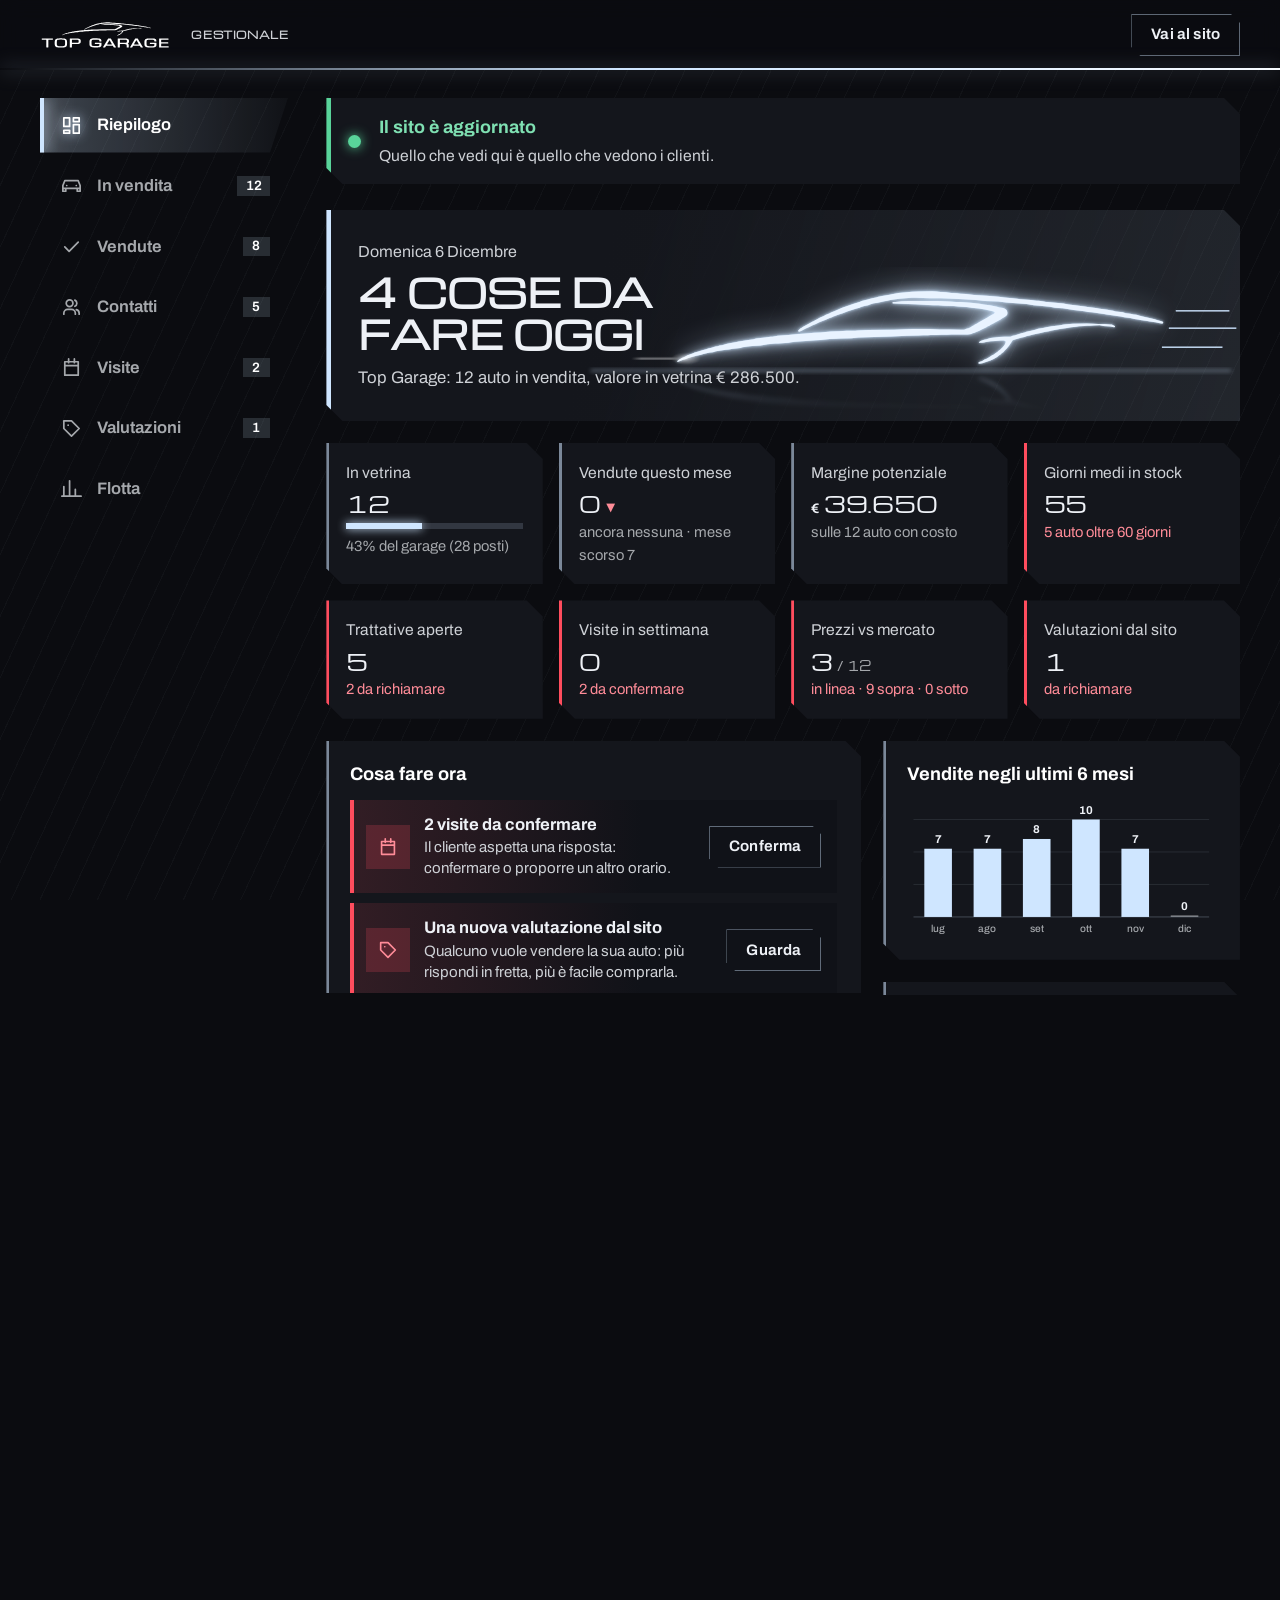
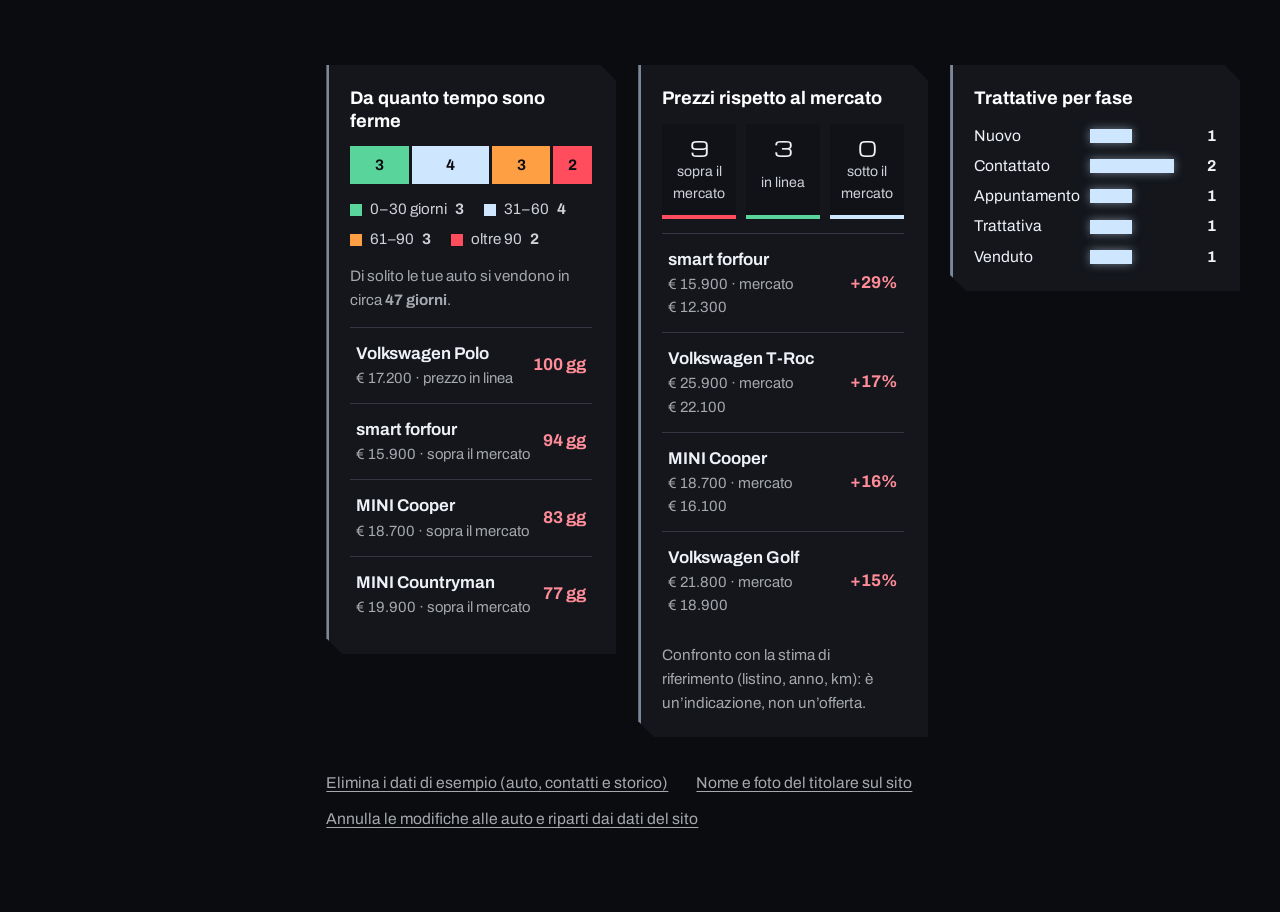
==== commit 90bec23c: "Copia statica aggiornata: nuovo gestionale (Riepilogo, prezzi subito, Flotta con loghi) e sito con a" ====
--- a/gestionale/index.html
+++ b/gestionale/index.html
@@ -15,38 +15,42 @@
 <link rel="icon" href="../favicon.svg" type="image/svg+xml">
 <link rel="stylesheet" href="../css/base.css">
 <link rel="stylesheet" href="gestionale.css">
+<link rel="stylesheet" href="design.css">
 </head>
 <body class="gt">
 <header class="gt-top">
   <a class="gt-brand" href="../" aria-label="Torna al sito" data-ap="logo" data-h="24"></a>
-  <h1>Gestionale auto</h1>
+  <h1>Gestionale</h1>
   <button type="button" class="pill" id="sync" role="status" disabled></button>
   <a class="btn btn-line sm" href="../" id="b-sito">Vai al sito</a>
   <button type="button" class="btn btn-line sm" id="b-esci" hidden>Esci</button>
 </header>
 
 <main class="gt-main">
-  <section class="gt-intro">
-    <p id="intro-t">Qui gestisci le auto, le loro foto e i contatti dei clienti. Tutto resta <strong>in questo browser</strong>: sul sito va solo quello che pubblichi, e mai i dati riservati.</p>
+  <nav class="tabs" role="tablist" aria-label="Sezioni del gestionale">
+    <button type="button" role="tab" id="tab-home" aria-selected="true"><svg class="ic" viewBox="0 0 24 24" aria-hidden="true" fill="none" stroke="currentColor" stroke-width="1.8" stroke-linecap="round" stroke-linejoin="round"><path d="M4 13h6V4H4zM14 20h6V11h-6zM14 4h6v4h-6zM4 17h6v3H4z"/></svg><span>Riepilogo</span></button>
+    <button type="button" role="tab" id="tab-disp" aria-selected="false"><svg class="ic" viewBox="0 0 24 24" aria-hidden="true" fill="none" stroke="currentColor" stroke-width="1.8" stroke-linecap="round" stroke-linejoin="round"><path d="M3 15v-3l2-5h14l2 5v3M3 15h18M3 15v3h3v-3M18 15v3h3v-3M7 12h.01M17 12h.01"/></svg><span>In vendita</span> <b id="n-disp">0</b></button>
+    <button type="button" role="tab" id="tab-vend" aria-selected="false"><svg class="ic" viewBox="0 0 24 24" aria-hidden="true" fill="none" stroke="currentColor" stroke-width="1.8" stroke-linecap="round" stroke-linejoin="round"><path d="m5 12.5 4.5 4.5L19 7.5"/></svg><span>Vendute</span> <b id="n-vend">0</b></button>
+    <button type="button" role="tab" id="tab-crm" aria-selected="false"><svg class="ic" viewBox="0 0 24 24" aria-hidden="true" fill="none" stroke="currentColor" stroke-width="1.8" stroke-linecap="round" stroke-linejoin="round"><path d="M16 19v-1a4 4 0 0 0-4-4H8a4 4 0 0 0-4 4v1M10 11a3.5 3.5 0 1 0 0-7 3.5 3.5 0 0 0 0 7zM20 19v-1a4 4 0 0 0-3-3.8M15.5 4.3a3.5 3.5 0 0 1 0 6.4"/></svg><span>Contatti</span> <b id="n-crm">0</b></button>
+    <button type="button" role="tab" id="tab-visite" aria-selected="false"><svg class="ic" viewBox="0 0 24 24" aria-hidden="true" fill="none" stroke="currentColor" stroke-width="1.8" stroke-linecap="round" stroke-linejoin="round"><path d="M5 6h14v14H5zM5 10h14M9 3v4M15 3v4"/></svg><span>Visite</span> <b id="n-visite" hidden>0</b></button>
+    <button type="button" role="tab" id="tab-ric" aria-selected="false" hidden><svg class="ic" viewBox="0 0 24 24" aria-hidden="true" fill="none" stroke="currentColor" stroke-width="1.8" stroke-linecap="round" stroke-linejoin="round"><path d="M4 12V4h8l8 8-8 8zM8.5 8.5h.01"/></svg><span>Valutazioni</span> <b id="n-ric" hidden>0</b></button>
+    <button type="button" role="tab" id="tab-flotta" aria-selected="false"><svg class="ic" viewBox="0 0 24 24" aria-hidden="true" fill="none" stroke="currentColor" stroke-width="1.8" stroke-linecap="round" stroke-linejoin="round"><path d="M4 20V10M10 20V4M16 20v-7M22 20H2"/></svg><span>Flotta</span></button>
+  </nav>
+
+  <div class="gt-corpo">
+  <section class="pubbar" id="pubbar" aria-label="Stato del sito">
+    <span class="pb-dot" aria-hidden="true"></span>
+    <div class="pb-t"><b id="pb-titolo">Il sito è aggiornato</b><small id="pb-sotto"></small></div>
     <button type="button" class="btn btn-light" id="b-pubblica">Pubblica sul sito</button>
   </section>
 
-  <div class="kpis" id="kpi" aria-label="Riepilogo della flotta"></div>
-
-  <div class="tabs" role="tablist" aria-label="Elenco">
-    <button type="button" role="tab" id="tab-disp" aria-selected="true">In vendita <b id="n-disp">0</b></button>
-    <button type="button" role="tab" id="tab-vend" aria-selected="false">Vendute <b id="n-vend">0</b></button>
-    <button type="button" role="tab" id="tab-crm" aria-selected="false">Contatti <b id="n-crm">0</b></button>
-    <button type="button" role="tab" id="tab-visite" aria-selected="false">Visite <b id="n-visite" hidden>0</b></button>
-    <button type="button" role="tab" id="tab-ric" aria-selected="false" hidden>Valutazioni <b id="n-ric" hidden>0</b></button>
-    <button type="button" role="tab" id="tab-flotta" aria-selected="false">Flotta</button>
-  </div>
+  <section id="home" class="home" aria-label="Riepilogo"></section>
 
   <div class="gt-bar" id="barra">
     <input type="search" id="q" placeholder="Cerca marca, modello, targa…" aria-label="Cerca">
     <div class="gt-actions">
       <button type="button" class="btn btn-light sm" id="b-nuova">Aggiungi auto</button>
-      <button type="button" class="btn btn-line sm" id="b-pagare">Quanto pagare</button>
+      <button type="button" class="btn btn-line sm" id="b-pagare">Quanto vendere e pagare</button>
       <button type="button" class="btn btn-line sm" id="b-importa">Importa CSV o Excel</button>
       <details class="gt-menu" id="menu-esporta">
         <summary class="btn btn-line sm">Esporta</summary>
@@ -121,8 +125,8 @@
   </section>
 
   <section id="flotta" hidden aria-label="Ottimizzazione della flotta">
-    <div class="fl-imp">
-      <h2>Il tuo garage</h2>
+    <details class="fl-imp">
+      <summary>Impostazioni del garage: posti, tempi di acquisto, obiettivo</summary>
       <div class="fl-campi">
         <label>Posti nel garage<input id="fl-posti" inputmode="numeric" placeholder="Es. 24"></label>
         <label>Giorni dall’acquisto alla vetrina<input id="fl-ritardo" inputmode="numeric"></label>
@@ -130,9 +134,15 @@
         <label>Acquisti al massimo per settimana<input id="fl-max" inputmode="numeric"></label>
         <label>Giorni di preparazione<input id="fl-prep" inputmode="numeric"></label>
       </div>
-    </div>
-
-    <div class="kpis" id="fl-kpi" aria-label="Cifre della flotta"></div>
+    </details>
+
+    <div class="fl-kpig" id="fl-kpi" aria-label="Cifre della flotta"></div>
+
+    <div class="fl-box">
+      <h2>Le marche in garage</h2>
+      <p class="muted small">Tocca una marca per vedere le sue auto. In rosso quello che richiede attenzione: auto ferme da molto, margine negativo, prezzi sopra il mercato.</p>
+      <div id="fl-marche"></div>
+    </div>
 
     <div class="fl-box" id="fl-g-box" hidden>
       <h2>Auto in garage nelle prossime settimane</h2>
@@ -188,48 +198,88 @@
     <button type="button" class="lnk" id="b-titolare">Nome e foto del titolare sul sito</button>
     <button type="button" class="lnk" id="b-reset">Annulla le modifiche alle auto e riparti dai dati del sito</button>
   </p>
+  </div>
 </main>
 
 <!-- aggiungi / modifica -->
-<dialog id="d-form" aria-labelledby="f-titolo"><form class="gd" method="dialog" id="form">
-  <h2 id="f-titolo">Aggiungi auto</h2>
-  <div class="fg">
-    <label>Marca *<input name="marca" list="l-marche" required autocomplete="off"></label>
-    <label>Modello *<input name="modello" required></label>
-    <label class="w2">Allestimento<input name="allestimento"></label>
-    <label>Anno<input name="anno" inputmode="numeric" placeholder="2021"></label>
-    <label>Chilometri<input name="km" inputmode="numeric" placeholder="48000"></label>
-    <label>Alimentazione<select name="alimentazione"><option value=""></option><option>Benzina</option><option>Diesel</option><option>Ibrida</option><option>Elettrica</option><option>GPL</option><option>Metano</option></select></label>
-    <label>Cambio<select name="cambio"><option value=""></option><option>Manuale</option><option>Automatico</option></select></label>
-    <label>Potenza (CV)<input name="cv" inputmode="numeric"></label>
-    <label>Colore<input name="colore" placeholder="Blu, Nero…"></label>
-    <label>Carrozzeria<select name="carrozzeria"><option value=""></option><option>Berlina</option><option>SUV</option><option>Citycar</option><option>Coupé</option><option>Station wagon</option><option>Cabrio</option><option>Monovolume</option></select></label>
-    <label>Prezzo (€)<input name="prezzo" inputmode="numeric" placeholder="24900"></label>
-    <label>Stato<select name="stato"><option value="disponibile">In vendita</option><option value="venduta">Venduta</option></select></label>
-    <label>Data vendita<input name="data_vendita" type="date"></label>
-    <div class="w2 fotobox"><span class="fl">Foto</span><input type="hidden" name="foto"><div id="fotoed" class="fotoed"></div></div>
-    <label class="w2">Link AutoScout24<input name="autoscout_url" type="url" placeholder="https://…"></label>
-    <label class="w2">Descrizione per il sito<textarea name="descrizione" rows="2"></textarea></label>
-  </div>
-  <fieldset class="priv"><legend>Flotta, riservato: non va sul sito</legend>
-    <div class="fg">
-      <label>Targa<input name="targa" autocomplete="off"></label>
-      <label>Data di acquisto<input name="data_acquisto" type="date"></label>
-      <label>Costo di acquisto (€)<input name="costo_acquisto" inputmode="numeric"></label>
-      <label>Costi extra, ricondizionamento (€)<input name="costi_extra" inputmode="numeric"></label>
-      <label>Revisione entro il<input name="scad_revisione" type="date"></label>
-      <label>Prezzo di vendita (€)<input name="prezzo_vendita" inputmode="numeric"></label>
-      <label class="w2">Note interne<textarea name="note_interne" rows="2"></textarea></label>
-    </div>
-  </fieldset>
+<dialog id="d-form" aria-labelledby="f-titolo"><form class="gd gd-auto" method="dialog" id="form">
+  <header class="fa-head"><div><h2 id="f-titolo">Aggiungi auto</h2><p class="fa-aiuto">Quattro passi: foto, che auto è, anno e chilometri, prezzo. Il prezzo giusto te lo suggerisco io.</p></div><button type="button" class="fa-x" data-chiudi aria-label="Chiudi">×</button></header>
+  <div class="fa-cols">
+    <div class="fa-main">
+      <section class="fa-sez" aria-labelledby="fa-h1">
+        <h3 id="fa-h1"><i>1</i>Foto</h3>
+        <p class="fa-aiuto">Davanti, dietro, fianchi, interni, cruscotto, bagagliaio: con almeno 4 foto l’auto attira molte più richieste. La prima è la copertina.</p>
+        <div class="fotobox"><input type="hidden" name="foto"><div id="fotoed" class="fotoed"></div></div>
+      </section>
+
+      <section class="fa-sez" aria-labelledby="fa-h2">
+        <h3 id="fa-h2"><i>2</i>Che auto è</h3>
+        <div class="fa-campo"><label for="f-marca" class="fa-l">Marca *</label>
+          <div class="fa-marca"><img id="fa-logo" alt="" width="30" height="30" hidden><input id="f-marca" name="marca" required autocomplete="off" placeholder="Scegli qui sotto o scrivi"></div>
+          <div class="fa-chips fa-marche" id="fa-marche" role="group" aria-label="Marche"></div></div>
+        <div class="fa-campo"><label for="f-modello" class="fa-l">Modello *</label>
+          <input id="f-modello" name="modello" required autocomplete="off" placeholder="Es. Golf">
+          <div class="fa-chips" id="fa-modelli" role="group" aria-label="Modelli"></div></div>
+        <label class="fa-campo">Versione, se vuoi<input name="allestimento" placeholder="Es. 2.0 TDI Style"></label>
+      </section>
+
+      <section class="fa-sez" aria-labelledby="fa-h3">
+        <h3 id="fa-h3"><i>3</i>Anno, chilometri, motore</h3>
+        <div class="fa-campo"><label for="f-anno" class="fa-l">Anno di immatricolazione</label>
+          <input id="f-anno" name="anno" inputmode="numeric" placeholder="2021" autocomplete="off">
+          <div class="fa-chips fa-anni" id="fa-anni" role="group" aria-label="Anni"></div></div>
+        <label class="fa-campo">Chilometri<input name="km" inputmode="numeric" placeholder="48000" autocomplete="off"></label>
+        <div class="fa-campo"><span class="fa-l" id="fa-la">Alimentazione</span><div class="fa-seg" id="fa-alim" role="radiogroup" aria-labelledby="fa-la"></div>
+          <select name="alimentazione" class="fa-nasc" tabindex="-1" aria-hidden="true"><option value=""></option><option>Benzina</option><option>Diesel</option><option>Ibrida</option><option>Elettrica</option><option>GPL</option><option>Metano</option></select></div>
+        <div class="fa-campo"><span class="fa-l" id="fa-lc">Cambio</span><div class="fa-seg" id="fa-cambio" role="radiogroup" aria-labelledby="fa-lc"></div>
+          <select name="cambio" class="fa-nasc" tabindex="-1" aria-hidden="true"><option value=""></option><option>Manuale</option><option>Automatico</option></select></div>
+      </section>
+
+      <section class="fa-sez" aria-labelledby="fa-h4">
+        <h3 id="fa-h4"><i>4</i>Prezzo</h3>
+        <label class="fa-campo fa-prezzo-in">Prezzo in vetrina (€)<input name="prezzo" inputmode="numeric" placeholder="24900" autocomplete="off"></label>
+        <div id="fa-prezzo" class="fa-prezzo" aria-live="polite"></div>
+      </section>
+
+      <div class="fa-campo fa-stato"><span class="fa-l" id="fa-ls">Stato dell’auto</span><div class="fa-seg" id="fa-stato" role="radiogroup" aria-labelledby="fa-ls"></div>
+        <select name="stato" class="fa-nasc" tabindex="-1" aria-hidden="true"><option value="disponibile">In vendita</option><option value="venduta">Venduta</option></select>
+        <label class="fa-venduta" id="fa-venduta" hidden>Venduta il<input name="data_vendita" type="date"></label></div>
+
+      <details class="fa-det"><summary>Altri dettagli per il sito (facoltativi)</summary>
+        <div class="fg">
+          <label>Potenza (CV)<input name="cv" inputmode="numeric"></label>
+          <label>Colore<input name="colore" placeholder="Blu, Nero…"></label>
+          <label>Carrozzeria<select name="carrozzeria"><option value=""></option><option>Berlina</option><option>SUV</option><option>Citycar</option><option>Coupé</option><option>Station wagon</option><option>Cabrio</option><option>Monovolume</option></select></label>
+          <label class="w2">Link AutoScout24<input name="autoscout_url" type="url" placeholder="https://…"></label>
+          <label class="w2">Descrizione per il sito<textarea name="descrizione" rows="3" placeholder="Es. Unico proprietario, tagliandi in regola, gomme nuove."></textarea></label>
+        </div>
+      </details>
+      <details class="fa-det fa-riserv"><summary>Dati riservati: non vanno mai sul sito</summary>
+        <div class="fg">
+          <label>Targa<input name="targa" autocomplete="off"></label>
+          <label>Data di acquisto<input name="data_acquisto" type="date"></label>
+          <label>Costo di acquisto (€)<input name="costo_acquisto" inputmode="numeric"></label>
+          <label>Costi extra, ricondizionamento (€)<input name="costi_extra" inputmode="numeric"></label>
+          <label>Revisione entro il<input name="scad_revisione" type="date"></label>
+          <label>Prezzo di vendita finale (€)<input name="prezzo_vendita" inputmode="numeric"></label>
+          <label class="w2">Note interne<textarea name="note_interne" rows="2"></textarea></label>
+        </div>
+      </details>
+    </div>
+    <aside class="fa-lato" aria-label="Anteprima">
+      <h3>Così appare sul sito</h3>
+      <div class="fa-prev" id="fa-prev"></div>
+      <label class="fa-visibile"><input type="checkbox" id="fa-visibile" name="visibile" checked><span><b>Mostra sul sito</b><small id="fa-vis-nota"></small></span></label>
+    </aside>
+  </div>
   <p class="gd-err" id="f-err" role="alert" hidden></p>
   <div class="gd-btns c-btns">
-    <button type="button" class="btn btn-line sm" id="f-stima">Stima il prezzo</button>
+    <button type="button" class="btn btn-line sm" id="f-stima">Calcolo completo dei prezzi</button>
     <button type="button" class="btn btn-line sm" id="f-check">Controlli prima della vendita</button><span class="grow"></span>
-    <button type="button" class="btn btn-line" data-chiudi>Annulla</button><button type="submit" class="btn btn-light">Salva</button>
-  </div>
-</form></dialog>
-<datalist id="l-marche"><option>BMW</option><option>Audi</option><option>Mercedes-Benz</option><option>smart</option><option>MINI</option><option>Volkswagen</option></datalist>
+    <button type="button" class="btn btn-line" data-chiudi>Annulla</button><button type="submit" class="btn btn-light">Salva l’auto</button>
+  </div>
+</form></dialog>
+<datalist id="l-marche"></datalist>
 
 <!-- contatto del CRM -->
 <dialog id="d-contatto" aria-labelledby="c-titolo"><form class="gd" method="dialog" id="form-c">
@@ -375,16 +425,24 @@
   <div class="gd-btns"><button type="button" class="btn btn-line" data-chiudi>Chiudi</button><button type="button" class="btn btn-light" id="i-ok" hidden>Importa</button></div>
 </div></dialog>
 
-<!-- pubblica -->
-<dialog id="d-pubblica" aria-labelledby="p-titolo"><div class="gd">
-  <h2 id="p-titolo">Pubblica sul sito</h2>
-  <p id="p-conteggio"></p>
-  <ol class="passi">
-    <li><button type="button" class="btn btn-light sm" id="p-zip">Scarica il pacchetto del sito (.zip)</button> <span class="muted small">Contiene <code>data/auto.json</code> e le foto in <code>img/auto/</code>. Targa, costi, prezzo di vendita, note interne e contatti restano fuori.</span></li>
-    <li>Decomprimi lo zip. Sul repository GitHub del sito apri la cartella <code>public</code> → <em>Add file</em> → <em>Upload files</em> e trascina dentro le cartelle <code>data</code> e <code>img</code>. Si uniscono a quelle esistenti e i file con lo stesso nome vengono sostituiti → <em>Commit changes</em>.</li>
-    <li>Cloudflare ripubblica il sito da solo in un paio di minuti. Poi ricarica questa pagina: in alto comparirà «Allineato al sito».</li>
-  </ol>
-  <p class="muted small">Hai cambiato solo i dati e nessuna foto? Basta <button type="button" class="lnk" id="p-scarica">solo auto.json</button> da caricare in <code>public/data</code>.</p>
+<!-- pubblica: per il titolare, non per il tecnico -->
+<dialog id="d-pubblica" aria-labelledby="p-titolo"><div class="gd gd-pub">
+  <header class="fa-head"><div><h2 id="p-titolo">Aggiorna il sito</h2><p class="fa-aiuto" id="p-sotto"></p></div><button type="button" class="fa-x" data-chiudi aria-label="Chiudi">×</button></header>
+  <section class="pp-cosa" aria-labelledby="p-h1"><h3 id="p-h1">Cosa cambia sul sito</h3><ul id="p-elenco" class="pp-elenco"></ul><p class="small muted" id="p-conteggio"></p></section>
+  <section class="pp-come" aria-labelledby="p-h2"><h3 id="p-h2">Come si aggiorna</h3>
+    <p id="p-spiega">Il sito si aggiorna con un file che contiene le tue auto e le foto. Toccando il pulsante qui sotto il file parte direttamente: se non hai chi cura il sito, scaricalo e mandalo a chi lo gestisce.</p>
+    <div class="pp-az"><button type="button" class="btn btn-light" id="p-invia" disabled>Preparo il file…</button><button type="button" class="btn btn-line" id="p-zip" disabled>Scarica il file</button></div>
+    <p class="small muted" id="p-nota">Il sito mostra le novità pochi minuti dopo che il file è stato caricato. Targa, costi, prezzi di vendita, note e contatti non sono nel file: restano solo qui.</p>
+  </section>
+  <details class="pp-tec"><summary>Per chi gestisce il sito (GitHub e Cloudflare)</summary>
+    <ol class="passi">
+      <li>Decomprimi lo zip: contiene <code>data/auto.json</code> e le foto in <code>img/auto/</code>.</li>
+      <li>Sul repository GitHub del sito apri la cartella <code>public</code> → <em>Add file</em> → <em>Upload files</em> e trascina dentro le cartelle <code>data</code> e <code>img</code>. Si uniscono a quelle esistenti e i file con lo stesso nome vengono sostituiti → <em>Commit changes</em>.</li>
+      <li>Cloudflare ripubblica il sito da solo in un paio di minuti. Poi ricarica questa pagina: in alto comparirà «Il sito è aggiornato».</li>
+    </ol>
+    <p class="small muted">Solo i dati, senza foto nuove: <button type="button" class="lnk" id="p-scarica">scarica solo auto.json</button> da caricare in <code>public/data</code>.</p>
+    <p class="small muted">Con l’archivio online attivo (Worker e database D1, vedi LEGGIMI) questo passaggio non serve più: ogni modifica va sul sito da sola.</p>
+  </details>
   <div class="gd-btns"><button type="button" class="btn btn-line" data-chiudi>Chiudi</button></div>
 </div></dialog>
 
@@ -406,34 +464,34 @@
   <div class="gd-btns"><button type="button" class="btn btn-line" data-chiudi id="k-salta">Chiudi</button><button type="button" class="btn btn-light" id="k-salva">Salva i controlli</button></div>
 </div></dialog>
 
-<!-- stima del prezzo -->
-<dialog id="d-stima" aria-labelledby="s-titolo" data-modo="vendi"><div class="gd st-w">
-  <div class="st-head"><div><h2 id="s-titolo">Stima del prezzo di vendita</h2><p class="muted" id="s-auto"></p></div>
-    <div class="seg" role="group" aria-label="Cosa vuoi sapere"><button type="button" id="s-m-vendi" aria-pressed="true">Quanto vendere</button><button type="button" id="s-m-compra" aria-pressed="false">Quanto pagare</button></div></div>
+<!-- stima: quanto vendere e quanto pagare -->
+<dialog id="d-stima" aria-labelledby="s-titolo" data-focus="vendi"><div class="gd st-w">
+  <header class="fa-head st-head"><img id="s-logo" class="st-logo" alt="" width="44" height="44" hidden><div><h2 id="s-titolo">Quanto vendere e quanto pagare</h2><p class="fa-aiuto" id="s-auto"></p></div><button type="button" class="fa-x" data-chiudi aria-label="Chiudi">×</button></header>
   <div class="st-cols">
     <div class="st-in">
       <div class="fg st-f">
-        <label>Marca<input id="s-marca" autocomplete="off"></label>
-        <label>Modello<input id="s-modello" autocomplete="off"></label>
+        <label>Marca<input id="s-marca" list="l-marche-s" autocomplete="off"></label>
+        <label>Modello<input id="s-modello" list="l-modelli-s" autocomplete="off"></label>
         <label>Anno<input id="s-anno" inputmode="numeric"></label>
         <label>Chilometri<input id="s-km" inputmode="numeric"></label>
-        <label id="s-acq-l">Costo di acquisto (€)<input id="s-acq" inputmode="numeric"></label>
+        <label>Alimentazione<select id="s-alim"><option value="">Non so</option><option>Benzina</option><option>Diesel</option><option>Ibrida</option><option>Elettrica</option><option>GPL</option><option>Metano</option></select></label>
+        <label>Cambio<select id="s-cambio"><option value="">Non so</option><option>Manuale</option><option>Automatico</option></select></label>
+        <label id="s-acq-l">Prezzo di acquisto (€)<input id="s-acq" inputmode="numeric" placeholder="Se già lo sai"></label>
         <label id="s-extra-l">Costi extra (€)<input id="s-extra" inputmode="numeric"></label>
       </div>
       <div class="st-fonte" id="s-fonte" role="status" aria-live="polite"></div>
       <div class="st-az"><button type="button" class="btn btn-line sm" id="s-ricarica" hidden>Aggiorna i prezzi</button></div>
-      <details id="s-manuale" class="st-man"><summary>Aggiungi o sostituisci con annunci tuoi</summary>
+      <details id="s-manuale" class="st-man"><summary><span id="s-man-t">Affina con annunci veri (facoltativo)</span></summary>
         <ol class="st-passi">
           <li><a class="btn btn-line sm" id="s-link" href="https://www.autoscout24.it/" target="_blank" rel="noopener">Apri la ricerca su AutoScout24</a><span class="muted small">marca, modello e anni sono già impostati</span></li>
           <li><label>Copia la pagina dei risultati e incollala qui<textarea id="s-incolla" rows="3" placeholder="Incolla qui il testo della pagina: legge prezzo, km e anno di ogni annuncio"></textarea></label>
             <div class="st-az"><button type="button" class="btn btn-light sm" id="s-leggi">Aggiungi questi annunci</button>
               <label class="btn btn-line sm st-file">Oppure carica un file<input type="file" id="s-file" accept=".csv,.txt,.xlsx,text/csv"></label></div></li>
         </ol>
-        <p class="small muted">Gli annunci che inserisci tu restano salvati su questo dispositivo e si sommano a quelli della fonte automatica.</p>
+        <p class="small muted">Servono almeno 6 annunci per sostituire la stima di riferimento. Restano salvati su questo dispositivo.</p>
       </details>
       <p class="small" id="s-conta" role="status"></p>
       <details id="s-det" hidden><summary>Annunci usati</summary><div class="tbl-wrap small-t"><table id="s-tab"></table></div><button type="button" class="lnk d" id="s-svuota">Cancella gli annunci inseriti a mano per questo modello</button></details>
-      <p class="small muted">È una stima sui prezzi degli annunci, non una valutazione ufficiale: i prezzi di vendita veri sono di solito più bassi.</p>
       <fieldset class="priv st-imp"><legend>Costi e margine, riservati</legend>
         <div class="fg">
           <label>Sconto in trattativa (%)<input id="s-trat" inputmode="decimal"></label>
@@ -446,23 +504,25 @@
     <div class="st-out">
       <div id="s-vuoto" class="st-vuoto" hidden></div>
       <div id="s-ris">
-        <p class="st-q" id="s-q-lbl">Scegli come vuoi vendere</p>
+        <div class="st-due">
+          <section class="st-big st-vendi" aria-labelledby="s-h-v"><h3 id="s-h-v">Quanto vendere</h3><b class="st-num" id="s-v-prezzo"></b><p class="st-sub" id="s-v-sub"></p><p class="st-gain" id="s-v-gain"></p></section>
+          <section class="st-big st-compra" aria-labelledby="s-h-c"><h3 id="s-h-c">Quanto pagare, al massimo</h3><b class="st-num" id="s-c-prezzo"></b><p class="st-sub" id="s-c-sub"></p><p class="st-ver" id="s-c-verdetto" hidden></p></section>
+        </div>
+        <p class="st-q">Scegli come vuoi vendere</p>
         <div class="st-cards" id="s-cards"></div>
         <label class="st-slider">Più in fretta<input type="range" id="s-q" min="10" max="90" step="1" value="50" aria-label="Da vendere in fretta a margine massimo"><span>Più margine</span></label>
         <p id="s-qtxt" class="small"></p>
-        <div id="s-compra-box" hidden><div id="s-compra"></div></div>
         <div id="s-grafico" class="st-graf"></div>
         <p class="small muted" id="s-note"></p>
-        <div id="s-vendi-box">
-          <h3 class="st-h">Costi e guadagno</h3>
-          <dl class="st-conti" id="s-conti"></dl>
-        </div>
+        <details class="st-conti-d" open><summary>Come si arriva al guadagno</summary><dl class="st-conti" id="s-conti"></dl></details>
+        <details class="st-conti-d"><summary>Come si arriva al massimo da pagare</summary><div id="s-compra"></div></details>
       </div>
       <p id="s-miei" class="small st-miei" hidden></p>
     </div>
   </div>
   <div class="gd-btns"><button type="button" class="btn btn-line" data-chiudi>Chiudi</button><button type="button" class="btn btn-light" id="s-usa" hidden>Usa questo prezzo</button></div>
 </div></dialog>
+<datalist id="l-marche-s"></datalist><datalist id="l-modelli-s"></datalist><datalist id="l-modelli"></datalist>
 
 <!-- importa lo storico delle vendite -->
 <dialog id="d-storico" aria-labelledby="sto-titolo"><div class="gd">
@@ -520,10 +580,14 @@
 <script src="agenda.js"></script>
 <script src="richieste.js"></script>
 <script src="unione.js"></script>
+<script src="../js/catalogo.js"></script>
 <script src="calcoli.js"></script>
 <script src="mercato.js"></script>
 <script src="checklist.js"></script>
 <script src="stima.js"></script>
+<script src="aggiungi.js"></script>
+<script src="../js/neon.js"></script>
+<script src="home.js"></script>
 <script src="flotta.js"></script>
 <script src="server.js"></script>
 <script src="gestionale.js"></script>
--- a/css/base.css
+++ b/css/base.css
@@ -1,5 +1,9 @@
 /* AutoProfit · base comune a gestionale, vetrina e informativa.
    I valori qui sotto sono quelli di AutoProfit; ogni garage li sostituisce con il proprio tema (vedi tema/tema.js e garage.json). */
+
+/* caratteri inclusi nel sito (nessuna richiesta a servizi esterni): Michroma per i titoli, Archivo per i testi. Licenza SIL OFL. */
+@font-face{font-family:"Michroma";src:url("../fonts/Michroma.woff") format("woff");font-weight:400;font-style:normal;font-display:swap}
+@font-face{font-family:"Archivo";src:url("../fonts/Archivo.woff") format("woff");font-weight:400 800;font-style:normal;font-display:swap}
 
 :root{
   /* area di lavoro del dealer (sempre scura) */
--- a/gestionale/gestionale.css
+++ b/gestionale/gestionale.css
@@ -306,13 +306,13 @@
 tr.urg td{background:rgba(255,51,71,.07)}
 .tag.ok{border-color:rgba(127,224,178,.5);color:#7fe0b2}
 .fl-spingi{display:grid}
-.fl-spingi li{display:flex;justify-content:space-between;gap:14px;align-items:flex-start;padding:12px 0;border-top:1px solid rgba(var(--acc-rgb),.08)}
-.fl-spingi li>div:first-child{display:grid;gap:3px;min-width:0}
+.fl-spingi>li{display:flex;justify-content:space-between;gap:14px;align-items:flex-start;padding:12px 0;border-top:1px solid rgba(var(--acc-rgb),.08)}
+.fl-spingi>li>div:first-child{display:grid;gap:3px;min-width:0}
 .fl-spingi small{color:var(--fog);font-size:.82rem}
 .fl-az{display:flex;gap:12px;align-items:center;flex:none;flex-wrap:wrap;justify-content:flex-end}
 .fl-azioni{display:flex;flex-wrap:wrap;gap:12px 16px;align-items:center}
 @media (max-width:900px){.fl-2{grid-template-columns:minmax(0,1fr)}}
-@media (max-width:560px){.fl-imp,.fl-box{padding:16px}.fl-spingi li{flex-direction:column}.fl-az{justify-content:flex-start}}
+@media (max-width:560px){.fl-imp,.fl-box{padding:16px}.fl-spingi>li{flex-direction:column}.fl-az{justify-content:flex-start}}
 .fl-rib{display:flex;flex-wrap:wrap;gap:4px 14px;margin-top:2px;font-size:.82rem;color:var(--soft)}
 .fl-rib li{white-space:nowrap}.fl-rib b{color:var(--chrome);font-weight:650}.fl-rib span{color:var(--fog)}.fl-rib span.late{color:#ffb1b9}
 .kpi-v .eur,.st-p .eur{font-size:.62em;margin-right:.3em}
--- a/gestionale/design.css
+++ b/gestionale/design.css
@@ -0,0 +1,439 @@
+/* AutoProfit · gestionale · aspetto «officina al neon».
+   Obiettivi: testi grandi e a contrasto alto, una sola cosa da guardare per volta, rosso solo dove serve agire.
+   Il carattere viene dal garage (colori, titoli, accento): qui ci sono solo forma, spazi e ritmo.
+   Pannelli «tagliati» (angoli smussati in diagonale) e una luce sul bordo; niente ombre morbide, niente rotondità. */
+
+.gt{
+  /* più chiaro per le scritte secondarie: sul fondo scuro restano leggibili anche piccole */
+  --fog:#a6adb8;--fog-d:#79818e;--soft:#d3d9e3;
+  --fog:color-mix(in srgb,var(--chrome) 68%,var(--night));
+  --fog-d:color-mix(in srgb,var(--chrome) 46%,var(--night));
+  --soft:color-mix(in srgb,var(--chrome) 86%,var(--night));
+  --late:#ff8c98;--cut:16px;--cut-s:9px;
+  --taglio:polygon(0 0,calc(100% - var(--cut)) 0,100% var(--cut),100% 100%,var(--cut) 100%,0 calc(100% - var(--cut)));
+  --taglio-s:polygon(0 0,calc(100% - var(--cut-s)) 0,100% var(--cut-s),100% 100%,var(--cut-s) 100%,0 calc(100% - var(--cut-s)));
+  font-size:1.0625rem;
+  background-image:repeating-linear-gradient(115deg,rgba(var(--acc-rgb),.03) 0 1px,transparent 1px 26px);
+  background-attachment:fixed;
+}
+.gt :focus-visible{outline:2px solid var(--xeno-2);outline-offset:-2px}
+.gt .late,.gt td.late,.gt .fl-sub .late{color:var(--late)}
+.gt h1,.gt h2,.gt h3{font-weight:700}
+
+/* ---------- barra in alto ---------- */
+.gt-top{padding-block:14px;border-bottom:0;background:rgba(var(--night-rgb),.94)}
+.gt-top::after{content:"";position:absolute;left:0;right:0;bottom:0;height:2px;background:linear-gradient(90deg,transparent,var(--xeno) 22%,var(--xeno-2) 50%,var(--xeno) 78%,transparent);background-size:220% 100%;box-shadow:0 0 18px rgba(var(--acc-rgb),.55);animation:scorri 7s linear infinite}
+@keyframes scorri{from{background-position:120% 0}to{background-position:-120% 0}}
+.gt-top h1{font-size:calc(.9rem*var(--ds,1));letter-spacing:.06em;color:var(--soft)}
+.gt-brand img{height:28px}
+.pill{font-size:.95rem;padding:.5em 1.1em}
+
+/* ---------- struttura: menu a sinistra, lavoro a destra ---------- */
+.gt-main{max-width:1560px;display:grid;grid-template-columns:248px minmax(0,1fr);gap:0 clamp(24px,3vw,48px);align-items:start;padding-top:28px}
+.gt-corpo{min-width:0;display:grid;grid-template-columns:minmax(0,1fr);gap:0}
+.gt-corpo>*{min-width:0}
+.tabs{position:sticky;top:92px;display:flex;flex-direction:column;gap:6px;margin:0;border:0;padding:0}
+.tabs button{display:flex;align-items:center;gap:14px;width:100%;padding:.95em 1.1em .95em 1.2em;font:650 1.04rem/1.2 var(--text);text-align:left;color:var(--fog);transition:color .15s,background .15s}
+.tabs button:hover{color:#fff;background:rgba(var(--acc-rgb),.07)}
+.tabs .ic{width:23px;height:23px;flex:none}
+.tabs button b{margin-left:auto;min-width:2em;text-align:center;padding:.12em .6em;background:rgba(var(--acc-rgb),.15);color:var(--xeno-2);font-size:.85rem}
+.tabs button b[hidden]{display:none}
+.tabs button[aria-selected="true"]{color:#fff;background:linear-gradient(90deg,rgba(var(--acc-rgb),.26),rgba(var(--acc-rgb),.03));clip-path:polygon(0 0,100% 0,calc(100% - 18px) 100%,0 100%)}
+.tabs button[aria-selected="true"]::before{content:"";position:absolute;left:0;top:0;bottom:0;width:4px;background:var(--xeno);box-shadow:0 0 14px var(--xeno),0 0 30px var(--xeno-2)}
+.tabs button[aria-selected="true"]::after{content:none}
+.tabs button[aria-selected="true"] .ic{color:var(--xeno-2);filter:drop-shadow(0 0 6px var(--xeno))}
+.tabs button[aria-selected="true"] b{background:var(--xeno);color:var(--ink)}
+
+/* ---------- stato del sito (pubblicazione) ---------- */
+.pubbar{position:relative;display:flex;align-items:center;gap:18px;padding:16px 22px;margin-bottom:26px;background:var(--garage);clip-path:var(--taglio);box-shadow:inset 5px 0 0 var(--ok)}
+.pubbar.mod{background:linear-gradient(90deg,rgba(var(--acc-rgb),.2),var(--garage) 62%);box-shadow:inset 5px 0 0 var(--xeno)}
+.pb-dot{flex:none;width:13px;height:13px;border-radius:50%;background:var(--ok);box-shadow:0 0 12px var(--ok)}
+.pubbar.mod .pb-dot{background:var(--xeno);box-shadow:0 0 0 0 rgba(var(--acc-rgb),.6);animation:batti 1.8s ease-out infinite}
+@keyframes batti{70%{box-shadow:0 0 0 12px rgba(var(--acc-rgb),0)}100%{box-shadow:0 0 0 0 rgba(var(--acc-rgb),0)}}
+.pb-t{flex:1;min-width:0;display:grid;gap:2px}
+.pb-t b{font-size:1.12rem}
+.pb-t small{color:var(--soft);font-size:.98rem}
+.pubbar .btn{flex:none;min-height:50px;font-size:1.02rem;padding-inline:1.7em}
+
+/* ---------- pulsanti, campi ---------- */
+.gt .btn{min-height:46px;font-size:1rem;letter-spacing:.01em;clip-path:var(--taglio-s)}
+.gt .btn.sm{min-height:42px;font-size:.95rem}
+.gt .btn-line{border-width:1.5px}
+.gt input,.gt select,.gt textarea{font-size:1rem;min-height:46px;padding:.75em 1em;color:var(--chrome)}
+.gt textarea{min-height:0}
+.gt input[type=checkbox],.gt input[type=radio]{min-height:0}
+.gt label{color:var(--soft)}
+.gd label{font-size:.95rem}
+.gt-bar{margin:0 0 20px}
+.gt-bar input[type=search]{max-width:380px}
+.lnk{font-size:.98rem}
+.gt .lnk.d{color:var(--late)}
+.small{font-size:.95rem}
+.muted,.small.muted{color:var(--fog)}
+.gt-empty{font-size:1.05rem;color:var(--soft);padding:28px 4px}
+.gt-foot{margin-top:34px;font-size:.98rem}
+.gt-foot .lnk{color:var(--fog)}
+
+/* ---------- pannelli ---------- */
+.hm-box,.fl-box,.fl-imp,.kpi,.hm-k,.card-auto,.kcol,.st-vuoto{background:var(--garage);border:0;position:relative;clip-path:var(--taglio);box-shadow:inset 3px 0 0 rgba(var(--acc-rgb),.55)}
+.hm-box,.fl-box{padding:22px 24px}
+.fl-box,.fl-imp{gap:14px}
+.hm-box h3,.fl-box h2,.fl-imp summary{font:700 1.14rem/1.25 var(--text);color:#fff}
+.fl-imp{padding:0}
+.fl-imp summary{cursor:pointer;padding:16px 22px;min-height:52px;list-style:none;color:var(--soft)}
+.fl-imp summary::-webkit-details-marker{display:none}
+.fl-imp summary::after{content:"+";float:right;font-size:1.4rem;line-height:1;color:var(--xeno)}
+.fl-imp[open] summary::after{content:"–"}
+.fl-imp .fl-campi{padding:4px 22px 22px}
+
+/* ---------- tabelle ---------- */
+.tbl-wrap{border:0;background:var(--garage);clip-path:var(--taglio);box-shadow:inset 3px 0 0 rgba(var(--acc-rgb),.55)}
+table{font-size:1rem}
+th,td{padding:14px 12px}
+td.auto{white-space:normal;min-width:250px}
+td.auto small{display:block}
+td.auto .tags{display:flex;flex-wrap:wrap;gap:5px;margin-top:5px}
+td.auto .tags .tag{margin-left:0}
+td.act{white-space:normal;min-width:170px;text-align:right}
+td.act span{display:flex;gap:14px;justify-content:flex-end;flex-wrap:wrap}
+td.act .act-1 .lnk{font-weight:650;font-size:1rem}
+td.act .act-2{margin-top:6px}
+td.act .act-2 .lnk{font-size:.9rem;color:var(--fog)}
+td.act .act-2 .lnk.d{color:var(--late)}
+td.act .lnk{margin-left:0}
+td.ak b{display:block}td.ak small{display:block;color:var(--fog);font-size:.88rem}
+th{font-size:.9rem;color:var(--soft);background:var(--campo);border-bottom:2px solid rgba(var(--acc-rgb),.35)}
+th button{font-weight:650}
+tr:hover td{background:rgba(var(--acc-rgb),.06)}
+tr:hover td:first-child{box-shadow:inset 4px 0 0 var(--xeno)}
+td.auto b{font-size:1.04rem}
+td.auto small{color:var(--fog);font-size:.9rem}
+.thumb{width:76px;height:52px}
+.tag{font-size:.78rem;padding:.15em .6em;color:var(--soft)}
+td .tag.warn,.ca-tag .tag.warn{border-color:rgba(255,140,152,.55);color:var(--late);background:rgba(255,77,94,.08)}
+.tag.ok{border-color:rgba(89,212,154,.6);color:#8fe8bd}
+.vm{display:inline-block;padding:.18em .65em;font-weight:700;font-size:.92rem;font-variant-numeric:tabular-nums}
+.vm-sopra{background:rgba(255,77,94,.17);color:var(--late)}
+.vm-sotto{background:rgba(var(--acc-rgb),.17);color:var(--xeno-2)}
+.vm-inlinea{background:rgba(89,212,154,.15);color:#8fe8bd}
+td.sito{text-align:right}
+
+/* interruttore «sul sito» */
+.sw{position:relative;flex:none;width:48px;height:27px;padding:0;border:1.5px solid var(--fog-d);border-radius:14px;background:var(--campo);cursor:pointer;vertical-align:middle;transition:background .2s,border-color .2s}
+.sw::after{content:"";position:absolute;inset:-10px -4px}
+.sw i{position:absolute;top:3px;left:3px;width:18px;height:18px;border-radius:50%;background:var(--fog);transition:transform .2s var(--ease),background .2s}
+.sw[aria-checked="true"]{border-color:var(--xeno);background:rgba(var(--acc-rgb),.22)}
+.sw[aria-checked="true"] i{transform:translateX(21px);background:var(--xeno);box-shadow:0 0 10px var(--xeno)}
+
+/* schede auto su schermi stretti */
+.card-auto{clip-path:var(--taglio-s)}
+.ca-main{padding:14px}
+.ca-main .thumb{width:96px;height:68px}
+.ca-t b{font-size:1.08rem}
+.ca-d{font-size:.98rem;color:var(--soft)}
+.ca-e{font-size:.92rem}
+.ca-az{padding:12px 14px;gap:8px 20px;align-items:center}
+.ca-az .lnk{min-height:38px;display:inline-flex;align-items:center}
+.ca-sito{display:inline-flex!important;align-items:center;gap:10px;font-size:.95rem;color:var(--soft);margin-right:4px}
+
+/* ---------- riepilogo (home) ---------- */
+.home{display:grid;gap:22px}
+.hm-testa{position:relative;overflow:hidden;display:flex;align-items:flex-end;justify-content:space-between;gap:20px;min-height:200px;padding:30px 32px;background:linear-gradient(105deg,var(--garage) 30%,rgba(var(--acc-rgb),.12));clip-path:var(--taglio);box-shadow:inset 5px 0 0 var(--xeno)}
+.hm-testa>div:first-child{position:relative;z-index:1;max-width:30em}
+.hm-data{font-size:1rem;color:var(--soft);text-transform:capitalize}
+.hm-tit{font:var(--dw,400) clamp(1.5rem,3vw,2.35rem)/1.12 var(--display);text-transform:var(--dt,none);margin:6px 0 10px;text-wrap:balance}
+.hm-sotto{color:var(--soft);font-size:1.05rem}
+.hm-neon{position:absolute;right:0;bottom:4px;width:min(72%,780px);pointer-events:none}
+.hm-neon svg{display:block;width:100%;height:auto;overflow:visible}
+.hm-neon.fatto .rev{animation:none}
+.hm-kpis{display:grid;grid-template-columns:repeat(auto-fit,minmax(215px,1fr));gap:16px}
+.hm-k{display:grid;gap:5px;align-content:start;padding:18px 20px;text-align:left;color:inherit;font:inherit;width:100%}
+button.hm-k{cursor:pointer;transition:background .15s}
+button.hm-k:hover{background:var(--garage-2)}
+button.hm-k:hover::after{content:"";position:absolute;left:0;top:0;bottom:0;width:3px;background:var(--xeno);box-shadow:0 0 14px var(--xeno)}
+.hm-kl{font-size:.98rem;color:var(--soft)}
+.hm-kv{font:var(--dw,400) calc(2rem*var(--ds,1))/1.1 var(--display);font-variant-numeric:tabular-nums;letter-spacing:-.01em}
+.hm-kv .eur{font-size:.6em}
+.hm-su{font-size:.55em;color:var(--fog)}
+.hm-k small{font-size:.92rem;color:var(--fog)}
+.hm-k.warn{box-shadow:inset 3px 0 0 var(--tail)}
+.hm-k.warn small{color:var(--late)}
+.hm-k.su .hm-kv::after,.hm-k.giu .hm-kv::after{font:700 .5em var(--text);margin-left:.5em;vertical-align:.25em}
+.hm-k.su .hm-kv::after{content:"▲";color:var(--ok)}
+.hm-k.giu .hm-kv::after{content:"▼";color:var(--late)}
+.hm-col{display:grid;gap:22px;min-width:0}
+.meter{display:block;height:6px;background:rgba(var(--acc-rgb),.16);margin:2px 0 6px;max-width:180px}
+.meter i{display:block;height:100%;background:var(--xeno);box-shadow:0 0 10px var(--xeno)}
+.hm-cols{display:grid;grid-template-columns:minmax(0,3fr) minmax(0,2fr);gap:22px;align-items:start}
+.hm-cols3{display:grid;grid-template-columns:repeat(3,minmax(0,1fr));gap:22px;align-items:start}
+.hm-box{display:grid;gap:14px;align-content:start}
+.hm-h2{margin-top:10px;padding-top:16px;border-top:1px solid var(--line-d)}
+.hm-az{display:grid;gap:10px}
+.hm-az li{display:grid;grid-template-columns:44px minmax(0,1fr) auto;gap:14px;align-items:center;padding:14px 16px;background:var(--campo2);box-shadow:inset 4px 0 0 var(--fog-d)}
+.hm-az li.t-alto{box-shadow:inset 4px 0 0 var(--tail);background:linear-gradient(90deg,rgba(255,77,94,.13),var(--campo2) 60%)}
+.hm-az li.t-medio{box-shadow:inset 4px 0 0 var(--xeno)}
+.hm-az b{display:block;font-size:1.04rem;line-height:1.3}
+.hm-az small{display:block;margin-top:2px;color:var(--soft);font-size:.94rem;line-height:1.4}
+.hm-ico{display:grid;place-items:center;width:44px;height:44px;background:rgba(var(--acc-rgb),.14);color:var(--xeno-2)}
+.t-alto .hm-ico{background:rgba(255,77,94,.2);color:var(--late)}
+.t-basso .hm-ico{background:rgba(255,255,255,.07);color:var(--fog)}
+.ic{width:22px;height:22px;flex:none}
+.hm-ok{display:flex;gap:14px;align-items:center;color:var(--soft);padding:12px 0}
+.hm-ok .ic{width:30px;height:30px;color:var(--ok)}
+.hm-graf svg{display:block;width:100%;height:auto;overflow:visible}
+.hm-bar{fill:var(--xeno);cursor:default}
+.hm-bar.parz{fill:rgba(var(--acc2-rgb),.5)}
+.hm-bar.zero{fill:var(--fog-d)}
+.hm-bar:hover,.hm-bar:focus{fill:var(--xeno-2);outline:none}
+.hm-bn{fill:var(--chrome);font:700 14px var(--text)}
+.g-tx{fill:var(--fog);font:500 12.5px var(--text)}
+.g-tx2{fill:var(--chrome);font:650 13px var(--text)}
+.hm-fasce{display:flex;gap:3px;height:38px}
+.hm-fasce i{display:grid;place-items:center;min-width:34px;color:#0b0c10;font-style:normal}
+.hm-fasce b{font-size:.95rem}
+.f1{background:var(--ok)}.f2{background:var(--xeno)}.f3{background:#ff9f43}.f4{background:var(--tail)}
+.hm-leg{display:flex;flex-wrap:wrap;gap:6px 20px;font-size:.95rem;color:var(--soft)}
+.hm-leg li{display:flex;align-items:center;gap:8px}
+.hm-leg i{width:12px;height:12px;display:inline-block}
+.hm-pipe{display:grid;gap:6px}
+.hm-pipe li{display:grid;grid-template-columns:104px minmax(0,1fr) 30px;align-items:center;gap:12px;font-size:.98rem}
+.hm-pipe li i{display:block;height:14px;background:var(--xeno);box-shadow:0 0 10px rgba(var(--acc-rgb),.5)}
+.hm-pipe li b{text-align:right;font-variant-numeric:tabular-nums}
+.hm-confr{display:grid;grid-template-columns:repeat(3,minmax(0,1fr));gap:10px}
+.hm-conf{display:grid;gap:2px;padding:14px 8px;text-align:center;background:var(--campo2)}
+.hm-conf b{font:var(--dw,400) calc(1.7rem*var(--ds,1))/1.1 var(--display)}
+.hm-conf span{font-size:.88rem;color:var(--soft)}
+.c-sopra{box-shadow:inset 0 -4px 0 var(--tail)}.c-linea{box-shadow:inset 0 -4px 0 var(--ok)}.c-sotto{box-shadow:inset 0 -4px 0 var(--xeno)}
+.hm-lista{display:grid}
+.hm-lista li button{display:grid;grid-template-columns:minmax(0,1fr) auto;grid-template-areas:"a c" "b c";gap:0 12px;width:100%;text-align:left;padding:13px 6px;background:none;border:0;border-top:1px solid var(--line-d);color:inherit;cursor:pointer}
+.hm-lista li button:hover{background:rgba(var(--acc-rgb),.06)}
+.hm-l1{grid-area:a;font-weight:650;overflow-wrap:anywhere}
+.hm-l2{grid-area:b;color:var(--fog);font-size:.93rem}
+.hm-lista em{grid-area:c;align-self:center;font-style:normal;font-weight:700;font-variant-numeric:tabular-nums}
+.hm-lista em.late{color:var(--late)}.hm-lista em.ok{color:#8fe8bd}
+
+/* ---------- aggiungi un'auto ---------- */
+#d-form{width:min(1120px,96vw)}
+.gd-auto{gap:0;padding:clamp(18px,3vw,34px)}
+.gd{clip-path:var(--taglio);border:0}
+.fa-head{display:flex;justify-content:space-between;gap:20px;align-items:flex-start;margin-bottom:6px}
+.fa-head h2{font:var(--dw,400) clamp(1.2rem,2.4vw,1.7rem)/1.2 var(--display);text-transform:var(--dt,none)}
+.fa-aiuto{color:var(--soft);font-size:1rem;max-width:44em;margin-top:6px}
+.fa-x{flex:none;width:46px;height:46px;display:grid;place-items:center;font-size:1.7rem;line-height:1;background:none;border:1px solid var(--line-d);color:var(--chrome);cursor:pointer}
+.fa-x:hover{border-color:var(--xeno);color:var(--xeno-2)}
+.fa-cols{display:grid;grid-template-columns:minmax(0,1fr) 330px;gap:34px;align-items:start}
+.fa-main{display:grid;min-width:0}
+.fa-sez{display:grid;gap:16px;padding:24px 0;border-top:1px solid var(--line-d)}
+.fa-sez h3{display:flex;align-items:center;gap:14px;font:700 1.22rem/1.2 var(--text)}
+.fa-sez h3 i{display:grid;place-items:center;flex:none;width:32px;height:32px;font-style:normal;font-weight:800;font-size:1rem;background:var(--xeno);color:var(--ink);clip-path:polygon(0 0,100% 0,100% 68%,68% 100%,0 100%)}
+.fa-campo{display:grid;gap:9px}
+.fa-l{font-size:.95rem;font-weight:650;color:var(--soft)}
+.fa-marca{display:flex;align-items:center;gap:12px}
+.fa-marca input{flex:1}
+#fa-logo{width:46px;height:46px;object-fit:contain;flex:none;background:#eceff4;padding:5px;clip-path:var(--taglio-s)}
+.fa-chips{display:flex;flex-wrap:wrap;gap:8px}
+.fa-chip{display:inline-flex;align-items:center;gap:9px;min-height:46px;padding:.45em 1em;background:var(--campo2);border:1px solid var(--line-d);color:var(--chrome);cursor:pointer;font-weight:600;font-size:1rem;transition:border-color .15s,background .15s}
+.fa-chip:hover{border-color:rgba(var(--acc-rgb),.6)}
+.fa-chip.on{border-color:var(--xeno);background:rgba(var(--acc-rgb),.18);box-shadow:inset 0 -3px 0 var(--xeno)}
+.fa-chip img{width:26px;height:26px;object-fit:contain;background:#eceff4;padding:2px}
+.fa-marche .fa-chip{flex-direction:column;justify-content:center;gap:7px;width:92px;min-height:88px;padding:10px 6px;font-size:.86rem;text-align:center}
+.fa-marche .fa-chip img{width:38px;height:38px;padding:4px}
+.fa-anni .fa-chip{min-width:66px;justify-content:center;font-variant-numeric:tabular-nums}
+.fa-seg{display:flex;flex-wrap:wrap;gap:8px}
+.fa-seg button{min-height:48px;padding:.5em 1.25em;background:var(--campo2);border:1px solid var(--line-d);color:var(--chrome);cursor:pointer;font-weight:650;font-size:1rem}
+.fa-seg button:hover{border-color:rgba(var(--acc-rgb),.6)}
+.fa-seg button[aria-checked="true"]{background:var(--xeno);border-color:var(--xeno);color:var(--ink)}
+.gt .fa-nasc{position:absolute;width:1px;height:1px;min-height:0;padding:0;border:0;opacity:0;pointer-events:none}
+.fa-venduta{margin-top:8px;max-width:260px}
+.fa-prezzo-in input{font:var(--dw,400) 1.5rem var(--display);min-height:58px;max-width:340px}
+.fa-prezzo{display:grid;gap:10px}
+.fa-sug{display:grid;gap:16px;padding:20px;background:var(--campo2);box-shadow:inset 5px 0 0 var(--xeno);clip-path:var(--taglio-s)}
+.fa-sug-main{display:grid;gap:2px}
+.fa-sug-main b{font:var(--dw,400) clamp(1.8rem,3.4vw,2.5rem)/1.1 var(--display);font-variant-numeric:tabular-nums}
+.fa-sug-main small{color:var(--soft);font-size:.95rem}
+.fa-sug-3{display:grid;grid-template-columns:repeat(3,minmax(0,1fr));gap:8px}
+.fa-sug-3 button{display:grid;gap:3px;padding:12px 8px;min-height:64px;text-align:center;background:var(--garage);border:1px solid var(--line-d);color:var(--chrome);cursor:pointer}
+.fa-sug-3 button span{font-size:.85rem;color:var(--soft)}
+.fa-sug-3 button b{font-variant-numeric:tabular-nums;font-size:1.05rem}
+.fa-sug-3 button:hover{border-color:rgba(var(--acc-rgb),.6)}
+.fa-sug-3 button.on{border-color:var(--xeno);box-shadow:inset 0 -3px 0 var(--xeno);background:rgba(var(--acc-rgb),.14)}
+.fa-conf,.fa-pag{font-size:1rem;line-height:1.45}
+.fa-conf.sopra b{color:var(--late)}.fa-conf.sotto b{color:var(--xeno-2)}.fa-conf.linea{color:#8fe8bd}
+.fa-fonte{font-size:.9rem;color:var(--fog)}
+.fa-det{border-top:1px solid var(--line-d)}
+.fa-det summary{cursor:pointer;min-height:52px;display:flex;align-items:center;font-weight:650;list-style:none;color:var(--soft)}
+.fa-det summary::-webkit-details-marker{display:none}
+.fa-det summary::before{content:"+";display:inline-grid;place-items:center;width:26px;height:26px;margin-right:12px;border:1px solid var(--line-d);color:var(--xeno);font-size:1.2rem}
+.fa-det[open] summary::before{content:"–"}
+.fa-det .fg{padding:6px 0 18px}
+.fa-riserv .fg{border:1px dashed rgba(var(--acc-rgb),.3);padding:16px}
+.fa-lato{position:sticky;top:0;display:grid;gap:16px;align-content:start;padding-top:24px}
+.fa-lato h3{font:700 1.05rem/1.2 var(--text);color:var(--soft)}
+.fa-prev{background:var(--campo2);clip-path:var(--taglio-s)}
+.fa-pf{position:relative;aspect-ratio:4/3;background:var(--campo);overflow:hidden}
+.fa-pf img{width:100%;height:100%;object-fit:cover;display:block}
+.fa-nofoto{display:grid;place-items:center;height:100%;color:var(--fog)}
+.fa-pbadge{position:absolute;left:0;top:14px;padding:.3em .9em;background:var(--xeno);color:var(--ink);font-weight:750;font-size:.85rem;clip-path:polygon(0 0,100% 0,calc(100% - 9px) 100%,0 100%)}
+.fa-pbadge.v{background:var(--fog);color:#0b0c10}
+.fa-pn{position:absolute;right:8px;bottom:8px;background:rgba(0,0,0,.75);padding:.2em .65em;font-size:.82rem}
+.fa-pt{display:grid;gap:2px;padding:16px}
+.fa-pt b{font-size:1.15rem}.fa-pt small{color:var(--fog)}.fa-pt span{color:var(--soft)}
+.fa-pt strong{margin-top:8px;font:var(--dw,400) 1.45rem/1.1 var(--display)}
+.fa-visibile{display:flex!important;flex-direction:row;gap:14px;align-items:flex-start;padding:16px;background:var(--campo2);cursor:pointer;color:var(--chrome)}
+.fa-visibile span{display:grid;gap:3px}
+.fa-visibile small{color:var(--soft);font-size:.9rem;line-height:1.4}
+.gt .fa-visibile input{appearance:none;-webkit-appearance:none;position:relative;flex:none;width:48px;height:27px;padding:0;margin-top:2px;border:1.5px solid var(--fog-d);border-radius:14px;background:var(--campo);cursor:pointer}
+.gt .fa-visibile input::after{content:"";position:absolute;top:3px;left:3px;width:18px;height:18px;border-radius:50%;background:var(--fog);transition:transform .2s var(--ease)}
+.gt .fa-visibile input:checked{border-color:var(--xeno);background:rgba(var(--acc-rgb),.22)}
+.gt .fa-visibile input:checked::after{transform:translateX(21px);background:var(--xeno);box-shadow:0 0 10px var(--xeno)}
+.gd-auto .gd-btns{padding-top:20px;border-top:1px solid var(--line-d);margin-top:6px}
+.gd-auto .gd-btns .btn-light{min-height:52px;font-size:1.05rem;padding-inline:2em}
+.gd-auto .grow{flex:1}
+
+/* ---------- pubblica sul sito ---------- */
+#d-pubblica{width:min(720px,94vw)}
+.gd-pub{gap:20px}
+.pp-cosa,.pp-come{display:grid;gap:12px}
+.pp-cosa h3,.pp-come h3{font:700 1.15rem/1.2 var(--text)}
+.pp-elenco{display:grid;gap:8px;max-height:min(40vh,320px);overflow:auto}
+.pp-elenco li{display:grid;gap:1px;padding:11px 14px;background:var(--campo2);box-shadow:inset 4px 0 0 var(--fog-d);font-size:1rem}
+.pp-elenco li.n{box-shadow:inset 4px 0 0 var(--ok)}
+.pp-elenco li.m{box-shadow:inset 4px 0 0 var(--xeno)}
+.pp-elenco li.t{box-shadow:inset 4px 0 0 var(--tail)}
+.pp-elenco li b{font-weight:700;margin-right:.5em;color:var(--soft)}
+.pp-elenco li small{color:var(--fog);font-size:.92rem}
+.pp-elenco li.altre{box-shadow:none;color:var(--fog);background:none}
+.pp-az{display:flex;flex-wrap:wrap;gap:12px}
+#p-invia{min-height:56px;font-size:1.1rem;padding-inline:2em}
+.pp-tec{border-top:1px solid var(--line-d);padding-top:6px}
+.pp-tec summary{cursor:pointer;min-height:48px;display:flex;align-items:center;color:var(--fog);font-weight:600}
+
+/* ---------- quanto vendere e quanto pagare ---------- */
+#d-stima{width:min(1180px,96vw)}
+.st-head{align-items:center}
+.st-logo{width:54px;height:54px;object-fit:contain;flex:none;background:#eceff4;padding:6px;clip-path:var(--taglio-s)}
+.st-head>div{flex:1;min-width:0}
+.st-cols{grid-template-columns:minmax(0,5fr) minmax(0,7fr);gap:26px 36px}
+.st-due{display:grid;grid-template-columns:repeat(2,minmax(0,1fr));gap:14px}
+.st-big{display:grid;gap:6px;align-content:start;padding:20px 22px;background:var(--campo2);clip-path:var(--taglio-s)}
+.st-vendi{box-shadow:inset 0 4px 0 var(--xeno)}
+.st-compra{box-shadow:inset 0 4px 0 var(--ok)}
+.st-big h3{font-size:1.02rem;font-weight:650;color:var(--soft)}
+.st-num{font:var(--dw,400) clamp(1.8rem,3.2vw,2.6rem)/1.1 var(--display);font-variant-numeric:tabular-nums}
+.st-sub{font-size:.95rem;color:var(--soft)}
+.st-gain{font-size:1rem;color:var(--soft)}.st-gain b{color:#8fe8bd}.st-gain.late b{color:var(--late)}
+.st-ver{padding:9px 12px;font-size:.96rem;background:rgba(255,77,94,.14)}
+.st-ver.ottimo{background:rgba(89,212,154,.15)}.st-ver.trattabile{background:rgba(var(--acc-rgb),.16)}
+.st-q{font-weight:700;font-size:1.05rem;margin-top:8px}
+.st-card{padding:16px;clip-path:var(--taglio-s)}
+.st-card.on{box-shadow:inset 0 3px 0 var(--xeno)}
+.st-p{font-size:calc(1.3rem*var(--ds,1))}
+.st-conti-d{border-top:1px solid var(--line-d)}
+.st-conti-d summary{cursor:pointer;min-height:50px;display:flex;align-items:center;font-weight:650;color:var(--soft)}
+.st-r{font-size:1rem}
+.st-fonte{display:grid;gap:6px;font-size:.95rem;padding:12px 14px;background:var(--campo2)}
+.fonte-n{color:var(--fog);font-size:.88rem}
+.chip{font-size:.8rem}
+.g-fascia{fill:rgba(var(--acc-rgb),.14)}
+.g-meta{fill:rgba(var(--acc-rgb),.42)}
+.g-med{stroke:var(--chrome);stroke-width:2}
+.g-app{fill:var(--xeno-2)}
+.g-att{fill:var(--tail)}
+.g-banda{fill:rgba(var(--acc2-rgb),.12)}
+.g-gr{stroke:rgba(var(--acc-rgb),.12)}
+
+/* ---------- flotta ---------- */
+.fl-kpig{display:grid;gap:14px}
+.fl-h2{font:700 1.25rem/1.2 var(--text);margin-top:12px}
+.fl-kpig .kpis{margin:0;gap:16px;background:none;border:0;grid-template-columns:repeat(auto-fit,minmax(230px,1fr))}
+.fl-kpig .kpis.k6{grid-template-columns:repeat(3,minmax(0,1fr))}
+.fl-kpig .kpis.k5{grid-template-columns:repeat(6,minmax(0,1fr))}
+.fl-kpig .kpis.k5>.kpi:nth-child(-n+2){grid-column:span 3}
+.fl-kpig .kpis.k5>.kpi:nth-child(n+3){grid-column:span 2}
+.kpi{padding:18px 20px;gap:5px}
+.kpi-l{font-size:.98rem;color:var(--soft)}
+.kpi-v{font-size:calc(1.9rem*var(--ds,1))}
+.kpi small{font-size:.92rem;color:var(--fog);line-height:1.4}
+.kpi.warn{box-shadow:inset 3px 0 0 var(--tail)}
+.kpi.warn small{color:var(--late)}
+.mlogo{display:inline-block;width:32px;height:32px;object-fit:contain;flex:none;background:#eceff4;padding:3px;vertical-align:middle;clip-path:var(--taglio-s)}
+.mlogo.grande{width:60px;height:60px;padding:7px}
+.mlogo.vuoto{background:var(--garage-2)}
+.seg-n .mlogo{margin-right:12px}
+.fl-marche{display:grid;grid-template-columns:repeat(auto-fill,minmax(270px,1fr));gap:16px}
+.fl-marche li button{display:grid;grid-template-columns:auto minmax(0,1fr);grid-template-areas:"l n" "b b" "d d";gap:12px 16px;align-items:center;width:100%;padding:18px;text-align:left;background:var(--campo2);border:0;color:inherit;cursor:pointer;clip-path:var(--taglio-s);transition:background .15s}
+.fl-marche li button:hover{background:var(--garage-2);box-shadow:inset 0 3px 0 var(--xeno)}
+.fl-marche .mlogo{grid-area:l}
+.fm-n{grid-area:n;display:grid;gap:1px;min-width:0}
+.fm-n b{font-size:1.15rem}.fm-n small{color:var(--soft);font-size:.92rem}
+.fm-bar{grid-area:b;height:7px;background:rgba(var(--acc-rgb),.14)}
+.fm-bar i{display:block;height:100%;background:var(--xeno);box-shadow:0 0 12px var(--xeno)}
+.fm-d{grid-area:d;display:flex;flex-wrap:wrap;gap:3px 16px;font-size:.93rem;color:var(--soft)}
+.fm-d .late{color:var(--late)}
+.fl-2{grid-template-columns:minmax(0,5fr) minmax(0,6fr);align-items:start}
+.fl-spingi{display:grid;gap:14px}
+.fl-spingi>li{display:grid;grid-template-columns:auto minmax(0,1fr);grid-template-areas:"m i" "m a";gap:10px 18px;align-items:start;padding:16px 18px;background:var(--campo2);border:0;clip-path:var(--taglio-s)}
+.fl-spingi>li>.fp-m{grid-area:m}
+.fl-spingi>li>div:nth-child(2){grid-area:i;display:grid;gap:6px;min-width:0}
+.fl-spingi>li>.fl-az{grid-area:a;justify-content:flex-start;gap:8px 18px}
+.fp-m{display:block!important}
+.thumb.grande{width:104px;height:72px}
+.fl-spingi small{font-size:.92rem;color:var(--soft);line-height:1.45}
+.fl-rib{display:grid;grid-template-columns:repeat(3,minmax(0,1fr));gap:8px;margin-top:4px}
+.fl-rib li{display:grid;gap:1px;padding:8px 10px;white-space:nowrap;background:rgba(var(--acc-rgb),.07);white-space:normal;font-size:.9rem;border:0}
+.fl-rib li b{font-size:1.02rem;color:#fff}
+.fl-rib span{color:var(--soft)}
+#fl-seg th,#fl-seg td{padding:.75em .6em}
+#fl-seg .seg-n .mlogo{margin-right:0}
+.seg-c{display:flex;align-items:center;gap:12px}
+.seg-t{display:grid;gap:4px;justify-items:start}
+.fl-rib span.late{color:var(--late)}
+
+/* ---------- finestre in genere ---------- */
+dialog::backdrop{background:rgba(3,4,7,.82)}
+.gd::before{height:3px}
+.gd h2{font-size:clamp(1.2rem,2.1vw,1.55rem)}
+#toast{font-size:1.02rem;max-width:min(92vw,560px)}
+
+/* ---------- schermi stretti ---------- */
+@media (max-width:1100px){
+  .gt-main{display:block;padding-top:14px}
+  .tabs{position:sticky;top:64px;z-index:15;flex-direction:row;gap:4px;margin:0 calc(clamp(16px,4vw,40px)*-1) 20px;padding:8px clamp(16px,4vw,40px);overflow-x:auto;background:rgba(var(--night-rgb),.96);scrollbar-width:none;border-bottom:1px solid var(--line-d)}
+  .tabs::-webkit-scrollbar{display:none}
+  .tabs button{flex:none;width:auto;flex-direction:column;gap:5px;padding:.6em .95em;font-size:.84rem;text-align:center;min-width:76px;position:relative}
+  .tabs button b{position:absolute;top:2px;right:2px;margin:0;min-width:0;padding:.05em .45em;font-size:.72rem}
+  .tabs button[aria-selected="true"]{clip-path:none;background:rgba(var(--acc-rgb),.18)}
+  .tabs button[aria-selected="true"]::before{left:0;right:0;top:auto;bottom:0;width:auto;height:3px}
+  .hm-cols,.hm-cols3{grid-template-columns:minmax(0,1fr)}
+  .fa-cols{grid-template-columns:minmax(0,1fr)}
+  .fa-lato{position:static;padding-top:6px;order:-1}
+  .fa-prev{display:none}
+  .st-cols{grid-template-columns:minmax(0,1fr)}
+}
+@media (max-width:900px){.fl-2{grid-template-columns:minmax(0,1fr)}}
+@media (max-width:700px){
+  .gt{font-size:1rem}
+  .hm-testa{padding:22px 20px 14px;min-height:0;flex-direction:column;align-items:stretch;gap:4px}
+  .hm-neon{position:relative;right:auto;bottom:auto;width:100%;opacity:1;margin:-4px 0 0}
+  .hm-kpis{grid-template-columns:repeat(2,minmax(0,1fr));gap:12px}
+  .hm-k{padding:14px}
+  .hm-kv{font-size:calc(1.5rem*var(--ds,1))}
+  .hm-az li{grid-template-columns:40px minmax(0,1fr)}
+  .hm-az li .btn{grid-column:1/-1}
+  .hm-box,.fl-box{padding:18px}
+  .pubbar{flex-wrap:wrap;padding:14px 16px}
+  .pubbar .btn{width:100%}
+  .st-due{grid-template-columns:minmax(0,1fr)}
+  .fa-sug-3{grid-template-columns:minmax(0,1fr)}
+  .fa-marche .fa-chip{width:calc(25% - 6px);min-width:72px}
+  .fl-marche{grid-template-columns:minmax(0,1fr)}
+  .fl-kpig .kpis,.fl-kpig .kpis.k6,.fl-kpig .kpis.k5{grid-template-columns:repeat(2,minmax(0,1fr));gap:12px}
+  .fl-kpig .kpis.k5>.kpi:nth-child(n){grid-column:auto}
+  .fl-kpig .kpis.k5>.kpi:last-child{grid-column:1/-1}
+  .fl-spingi>li{grid-template-columns:minmax(0,1fr);grid-template-areas:"m" "i" "a"}
+  .fl-rib{grid-template-columns:repeat(3,minmax(0,1fr))}
+  .kpi{padding:14px}.kpi-v{font-size:calc(1.45rem*var(--ds,1))}
+  .gd{max-height:94vh}
+  .hm-pipe li{grid-template-columns:112px minmax(0,1fr) 28px}
+}
+@media (prefers-reduced-motion:reduce){.gt-top::after,.pubbar.mod .pb-dot{animation:none}}
